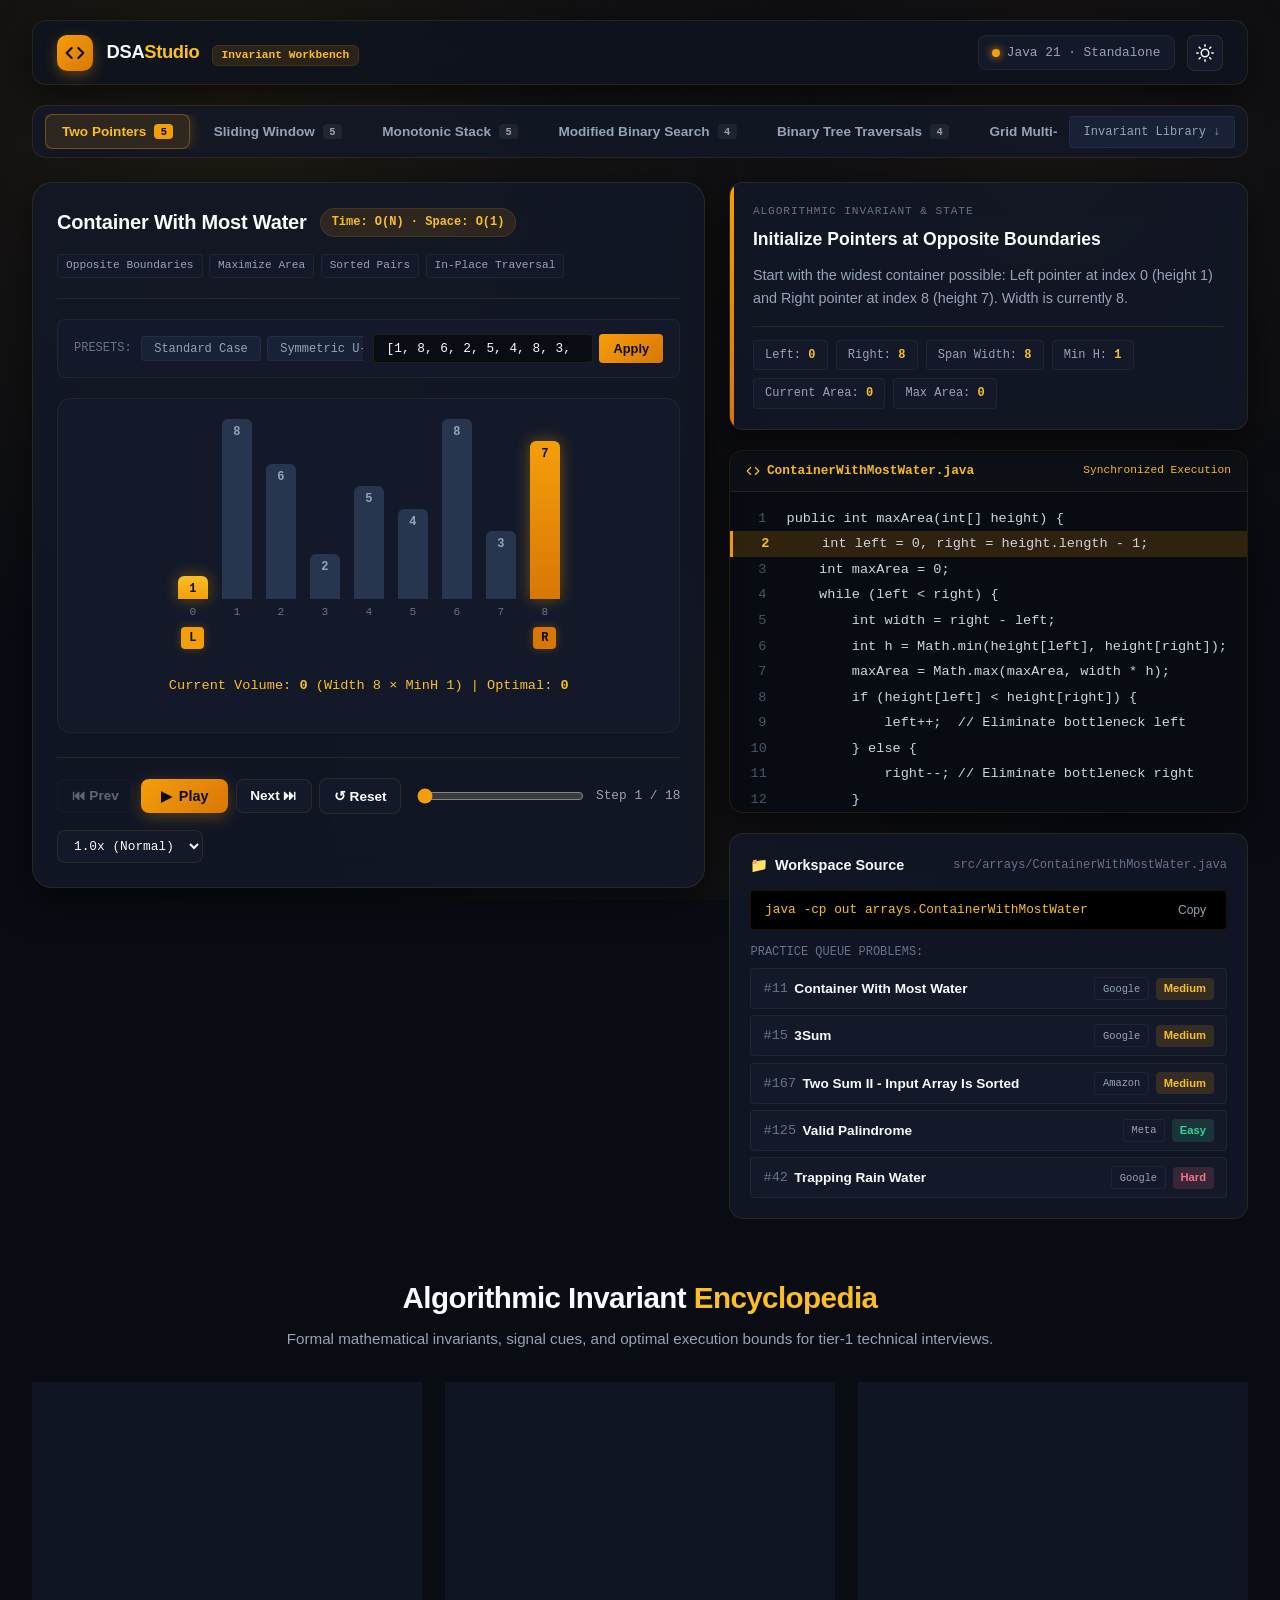
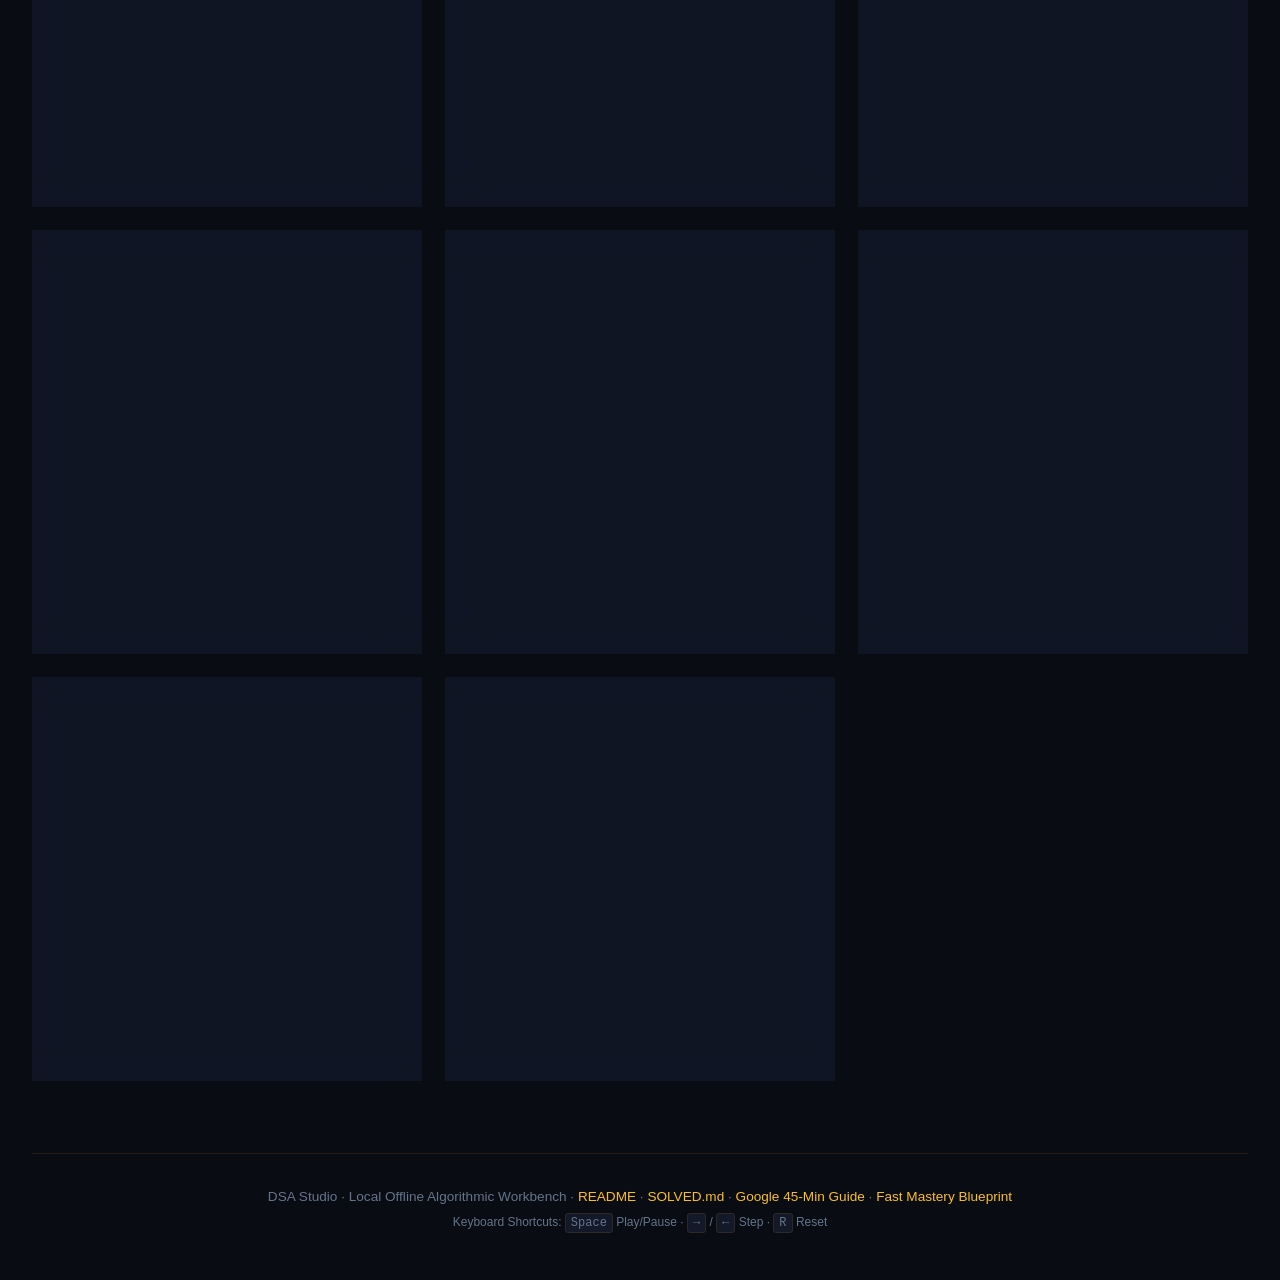
==== visualizer/index.html @ 4caf74b2 "visualiser added" ====
<!DOCTYPE html>
<html lang="en" data-theme="dark">
<head>
  <meta charset="UTF-8">
  <meta name="viewport" content="width=device-width, initial-scale=1.0">
  <title>DSA Studio — Algorithmic Invariant & State Workbench</title>
  <link rel="stylesheet" href="styles.css">
  <link rel="icon" href="data:image/svg+xml,<svg xmlns=%22http://www.w3.org/2000/svg%22 viewBox=%220 0 100 100%22><text y=%22.9em%22 font-size=%2290%22>⚡</text></svg>">
</head>
<body>

  <!-- Ambient Amber Glow Background -->
  <div class="ambient-halo"></div>

  <div class="studio-container">

    <!-- Top Studio Header -->
    <header class="studio-header">
      <div class="brand-section">
        <div class="brand-icon">
          <svg viewBox="0 0 24 24" fill="none" stroke="currentColor" stroke-linecap="round" stroke-linejoin="round">
            <polyline points="16 18 22 12 16 6"></polyline>
            <polyline points="8 6 2 12 8 18"></polyline>
          </svg>
        </div>
        <div>
          <span class="brand-title">DSA<span>Studio</span></span>
          <span class="status-tag" style="margin-left: 0.5rem;">Invariant Workbench</span>
        </div>
      </div>

      <div class="header-right-tools">
        <div class="tool-chip">
          <span class="live-indicator"></span>
          <span>Java 21 · Standalone</span>
        </div>
        <button id="themeToggle" class="theme-toggle-btn" title="Toggle Light/Dark Theme" aria-label="Toggle Theme">
          <svg width="18" height="18" viewBox="0 0 24 24" fill="none" stroke="currentColor" stroke-width="2" stroke-linecap="round" stroke-linejoin="round">
            <circle cx="12" cy="12" r="5"></circle>
            <line x1="12" y1="1" x2="12" y2="3"></line>
            <line x1="12" y1="21" x2="12" y2="23"></line>
            <line x1="4.22" y1="4.22" x2="5.64" y2="5.64"></line>
            <line x1="18.36" y1="18.36" x2="19.78" y2="19.78"></line>
            <line x1="1" y1="12" x2="3" y2="12"></line>
            <line x1="21" y1="12" x2="23" y2="12"></line>
            <line x1="4.22" y1="19.78" x2="5.64" y2="18.36"></line>
            <line x1="18.36" y1="5.64" x2="19.78" y2="4.22"></line>
          </svg>
        </button>
      </div>
    </header>

    <!-- Horizontal Pattern Selector Strip -->
    <nav class="pattern-strip-wrapper">
      <ul id="patternNavTrack" class="pattern-nav-track">
        <!-- Rendered dynamically by app.js -->
      </ul>
      <button class="preset-chip-btn" onclick="document.getElementById('referenceSection').scrollIntoView({behavior: 'smooth'})" style="padding: 0.5rem 0.85rem;">
        Invariant Library ↓
      </button>
    </nav>

    <!-- Main Studio Cockpit Grid -->
    <main class="studio-cockpit-grid">
      
      <!-- Left Panel: Execution & Canvas Stage -->
      <section class="execution-stage-card">
        
        <div class="stage-top-meta">
          <div class="problem-header-info">
            <h2 id="stageProblemTitle" class="stage-title">Container With Most Water</h2>
            <span id="stageComplexityPill" class="complexity-pill">Time: O(N) · Space: O(1)</span>
          </div>
          <div id="signalKeywordsRow" class="keywords-tag-row" style="margin-bottom: 0;">
            <!-- Rendered dynamically -->
          </div>
        </div>

        <!-- Input Workbench with Presets -->
        <div class="input-workbench-row">
          <span style="font-size: 0.75rem; font-family: var(--font-mono); color: var(--text-dim); text-transform: uppercase;">Presets:</span>
          <div id="presetPillsRow" class="preset-pills-row">
            <!-- Preset buttons rendered dynamically -->
          </div>
          <div style="display: flex; align-items: center; gap: 0.4rem;">
            <input type="text" id="customInputBox" class="custom-input-box" placeholder="Custom input...">
            <button id="applyInputBtn" class="apply-btn">Apply</button>
          </div>
        </div>

        <!-- Primary Canvas Display Area -->
        <div id="canvasDisplayStage" class="canvas-display-stage">
          <!-- Rendered dynamically based on current pattern -->
        </div>

        <!-- Playback Console Bar -->
        <div class="playback-console-bar">
          <div class="playback-ctrl-group">
            <button id="prevStepBtn" class="control-step-btn" title="Previous Step (Left Arrow)">⏮ Prev</button>
            <button id="playPauseBtn" class="play-action-btn" title="Play/Pause (Spacebar)">
              <span id="playIcon">▶</span> <span id="playText">Play</span>
            </button>
            <button id="nextStepBtn" class="control-step-btn" title="Next Step (Right Arrow)">Next ⏭</button>
            <button id="resetBtn" class="control-step-btn" title="Reset (R)">↺ Reset</button>
          </div>

          <!-- Scrubbing Slider -->
          <div class="scrubber-slider-wrapper">
            <input type="range" id="scrubberSlider" class="scrubber-slider" min="0" max="10" value="0">
            <span id="scrubberCounter" class="scrubber-counter">Step 1 / 10</span>
          </div>

          <!-- Speed Controls -->
          <div>
            <select id="speedDropdown" class="speed-dropdown">
              <option value="0.5">0.5x (Slow)</option>
              <option value="1" selected>1.0x (Normal)</option>
              <option value="1.5">1.5x (Fast)</option>
              <option value="2.5">2.5x (Sprint)</option>
            </select>
          </div>
        </div>

      </section>

      <!-- Right Panel: Invariant Telemetry & Synchronized Java Code -->
      <aside class="inspector-cockpit-column">
        
        <!-- Invariant & Decision Card -->
        <div class="invariant-card">
          <div class="card-label-small">Algorithmic Invariant & State</div>
          <h3 id="stepHeadline" class="step-headline">Evaluating State</h3>
          <p id="stepRationaleBody" class="step-rationale-body">
            Algorithmic invariant explanation detailing why this step is provably optimal.
          </p>
          <div id="telemetryGrid" class="telemetry-grid">
            <!-- Rendered dynamically -->
          </div>
        </div>

        <!-- Synchronized Java Code Viewer -->
        <div class="code-viewer-panel">
          <div class="code-titlebar">
            <div class="file-tab-label">
              <svg width="14" height="14" viewBox="0 0 24 24" fill="none" stroke="currentColor" stroke-width="2" stroke-linecap="round" stroke-linejoin="round">
                <polyline points="16 18 22 12 16 6"></polyline>
                <polyline points="8 6 2 12 8 18"></polyline>
              </svg>
              <span id="codeFilenameLabel">ContainerWithMostWater.java</span>
            </div>
            <span style="font-family: var(--font-mono); font-size: 0.7rem; color: var(--accent-light);">Synchronized Execution</span>
          </div>
          <div id="codeLinesScrollbox" class="code-lines-scrollbox">
            <!-- Code with active-line beacon -->
          </div>
        </div>

        <!-- Workspace Repo Practice Card -->
        <div class="repo-practice-box">
          <div class="repo-header-row">
            <div class="repo-label-title">
              <span style="color: var(--accent);">📁</span> Workspace Source
            </div>
            <span id="repoPathText" style="font-family: var(--font-mono); font-size: 0.75rem; color: var(--text-dim);">src/arrays/...</span>
          </div>

          <div class="cli-pill-box">
            <span id="cliCmdLabel">java -cp out arrays.ContainerWithMostWater</span>
            <button id="copyCliBtn" class="copy-icon-btn" title="Copy CLI Command">Copy</button>
          </div>

          <div style="font-size: 0.75rem; font-family: var(--font-mono); color: var(--text-dim); margin-bottom: 0.4rem; text-transform: uppercase;">
            Practice Queue Problems:
          </div>
          <ul id="practiceQueueList" class="problem-list-container">
            <!-- Curated problem entries -->
          </ul>
        </div>

      </aside>

    </main>

    <!-- Bottom Invariant Reference Section -->
    <section id="referenceSection" class="reference-matrix-section">
      <div class="matrix-header-box">
        <h2 class="matrix-heading">Algorithmic Invariant <span>Encyclopedia</span></h2>
        <p style="color: var(--text-muted); font-size: 0.95rem; margin-top: 0.35rem;">
          Formal mathematical invariants, signal cues, and optimal execution bounds for tier-1 technical interviews.
        </p>
      </div>

      <div id="referenceCardsGrid" class="matrix-cards-grid">
        <!-- Rendered dynamically from PATTERNS_DATA -->
      </div>
    </section>

    <!-- Studio Footer -->
    <footer class="studio-footer">
      <p>
        DSA Studio · Local Offline Algorithmic Workbench · 
        <a href="../README.md">README</a> · 
        <a href="../SOLVED.md">SOLVED.md</a> · 
        <a href="../notes/Google_Interview_Guide.md">Google 45-Min Guide</a> ·
        <a href="../notes/Fast_Learning_and_Deep_Mastery_Guide.md">Fast Mastery Blueprint</a>
      </p>
      <p style="margin-top: 0.4rem; font-size: 0.75rem; color: var(--text-dim);">
        Keyboard Shortcuts: <kbd style="background:var(--bg-surface); padding:2px 5px; border-radius:3px; border:1px solid var(--border);">Space</kbd> Play/Pause · 
        <kbd style="background:var(--bg-surface); padding:2px 5px; border-radius:3px; border:1px solid var(--border);">→</kbd> / <kbd style="background:var(--bg-surface); padding:2px 5px; border-radius:3px; border:1px solid var(--border);">←</kbd> Step · 
        <kbd style="background:var(--bg-surface); padding:2px 5px; border-radius:3px; border:1px solid var(--border);">R</kbd> Reset
      </p>
    </footer>

  </div>

  <!-- Scripts -->
  <script src="patterns-data.js"></script>
  <script src="visualizers.js"></script>
  <script src="app.js"></script>

</body>
</html>
---- visualizer/styles.css ----
/* ==========================================================================
   DSA Studio & Algorithmic Workbench Stylesheet
   Theme: Amber Obsidian / Dark Gold Engineering Lab
   ========================================================================== */

:root {
  /* Amber Primary Palette */
  --accent: #f59e0b;
  --accent-light: #fbbf24;
  --accent-deep: #d97706;
  --accent-soft: #fef3c7;
  --accent-glow: rgba(245, 158, 11, 0.28);
  --accent-glow-subtle: rgba(245, 158, 11, 0.12);

  /* Auxiliary Accents */
  --accent-cyan: #38bdf8;
  --accent-emerald: #34d399;
  --accent-rose: #fb7185;
  --accent-purple: #c084fc;

  /* Dark Titanium Surfaces */
  --bg-primary: #090c13;
  --bg-secondary: #0e131f;
  --bg-surface: #131929;
  --bg-surface-elevated: #182137;
  --bg-card: rgba(19, 25, 41, 0.78);
  --bg-glass: rgba(14, 19, 31, 0.85);

  /* Typography Colors */
  --text-main: #f8fafc;
  --text-muted: #94a3b8;
  --text-dim: #64748b;

  /* Borders & Dividers */
  --border: rgba(245, 158, 11, 0.12);
  --border-strong: rgba(245, 158, 11, 0.35);
  --border-subtle: rgba(255, 255, 255, 0.05);

  /* Radii & Shadows */
  --radius-xs: 4px;
  --radius-sm: 8px;
  --radius-md: 14px;
  --radius-lg: 20px;
  --shadow-card: 0 12px 36px rgba(0, 0, 0, 0.55);
  --shadow-glow: 0 0 28px rgba(245, 158, 11, 0.2);

  /* Typography */
  --font-sans: -apple-system, BlinkMacSystemFont, "Segoe UI", Roboto, Inter, Helvetica, Arial, sans-serif;
  --font-mono: "JetBrains Mono", "SF Mono", Consolas, "Liberation Mono", Menlo, monospace;
}

[data-theme="light"] {
  --bg-primary: #fdfbf7;
  --bg-secondary: #f6f2e9;
  --bg-surface: #ffffff;
  --bg-surface-elevated: #fbf7ee;
  --bg-card: rgba(255, 255, 255, 0.9);
  --bg-glass: rgba(253, 251, 247, 0.88);

  --text-main: #18181b;
  --text-muted: #52525b;
  --text-dim: #a1a1aa;

  --border: rgba(217, 119, 6, 0.18);
  --border-strong: rgba(217, 119, 6, 0.45);
  --border-subtle: rgba(0, 0, 0, 0.06);

  --shadow-card: 0 8px 24px rgba(217, 119, 6, 0.08);
  --shadow-glow: 0 0 20px rgba(245, 158, 11, 0.15);
}

* {
  box-sizing: border-box;
  margin: 0;
  padding: 0;
}

body {
  background-color: var(--bg-primary);
  color: var(--text-main);
  font-family: var(--font-sans);
  line-height: 1.55;
  overflow-x: hidden;
  min-height: 100vh;
}

/* Ambient Amber Background Halo */
.ambient-halo {
  position: fixed;
  top: 0;
  left: 0;
  width: 100vw;
  height: 100vh;
  pointer-events: none;
  z-index: 0;
  background: 
    radial-gradient(circle at 18% 12%, rgba(245, 158, 11, 0.09) 0%, transparent 45%),
    radial-gradient(circle at 82% 18%, rgba(217, 119, 6, 0.07) 0%, transparent 40%),
    radial-gradient(circle at 50% 90%, rgba(245, 158, 11, 0.04) 0%, transparent 50%);
}

.studio-container {
  position: relative;
  z-index: 1;
  max-width: 1620px;
  margin: 0 auto;
  padding: 1.25rem 2rem 3rem 2rem;
}

/* ==========================================================================
   Studio Workbench Top Header
   ========================================================================== */
.studio-header {
  display: flex;
  align-items: center;
  justify-content: space-between;
  padding: 0.85rem 1.5rem;
  background: var(--bg-glass);
  backdrop-filter: blur(18px);
  -webkit-backdrop-filter: blur(18px);
  border: 1px solid var(--border);
  border-radius: var(--radius-md);
  margin-bottom: 1.25rem;
  box-shadow: var(--shadow-card);
}

.brand-section {
  display: flex;
  align-items: center;
  gap: 0.85rem;
  text-decoration: none;
  color: var(--text-main);
}

.brand-icon {
  width: 36px;
  height: 36px;
  background: linear-gradient(135deg, #f59e0b, #d97706);
  border-radius: 10px;
  display: grid;
  place-items: center;
  box-shadow: 0 4px 14px rgba(245, 158, 11, 0.35);
}

.brand-icon svg {
  width: 20px;
  height: 20px;
  stroke: #090c13;
  stroke-width: 2.5;
}

.brand-title {
  font-size: 1.15rem;
  font-weight: 800;
  letter-spacing: -0.02em;
}

.brand-title span {
  color: var(--accent-light);
}

.status-tag {
  font-size: 0.7rem;
  font-family: var(--font-mono);
  font-weight: 600;
  padding: 0.2rem 0.55rem;
  background: var(--accent-glow-subtle);
  border: 1px solid var(--border);
  border-radius: 6px;
  color: var(--accent-light);
}

.header-right-tools {
  display: flex;
  align-items: center;
  gap: 0.75rem;
}

.tool-chip {
  background: var(--bg-surface);
  border: 1px solid var(--border-subtle);
  color: var(--text-muted);
  padding: 0.4rem 0.85rem;
  border-radius: var(--radius-sm);
  font-size: 0.8rem;
  font-family: var(--font-mono);
  display: flex;
  align-items: center;
  gap: 0.4rem;
}

.tool-chip .live-indicator {
  width: 8px;
  height: 8px;
  border-radius: 50%;
  background: var(--accent);
  box-shadow: 0 0 8px var(--accent);
}

.theme-toggle-btn {
  background: var(--bg-surface);
  border: 1px solid var(--border);
  color: var(--text-main);
  width: 36px;
  height: 36px;
  border-radius: var(--radius-sm);
  display: grid;
  place-items: center;
  cursor: pointer;
  transition: all 0.2s;
}

.theme-toggle-btn:hover {
  border-color: var(--accent);
  color: var(--accent-light);
  box-shadow: 0 0 12px var(--accent-glow);
}

/* ==========================================================================
   Horizontal Pattern Switcher Strip
   ========================================================================== */
.pattern-strip-wrapper {
  background: var(--bg-card);
  backdrop-filter: blur(14px);
  border: 1px solid var(--border);
  border-radius: var(--radius-md);
  padding: 0.5rem 0.75rem;
  margin-bottom: 1.5rem;
  display: flex;
  align-items: center;
  justify-content: space-between;
  gap: 0.75rem;
  overflow-x: auto;
}

.pattern-nav-track {
  display: flex;
  align-items: center;
  gap: 0.4rem;
  list-style: none;
  overflow-x: auto;
}

.pattern-tab-btn {
  background: transparent;
  border: 1px solid transparent;
  color: var(--text-muted);
  padding: 0.55rem 1rem;
  border-radius: var(--radius-sm);
  font-size: 0.85rem;
  font-weight: 600;
  cursor: pointer;
  white-space: nowrap;
  display: inline-flex;
  align-items: center;
  gap: 0.5rem;
  transition: all 0.2s ease;
}

.pattern-tab-btn:hover {
  background: rgba(255, 255, 255, 0.04);
  color: var(--text-main);
}

.pattern-tab-btn.active {
  background: var(--accent-glow-subtle);
  border-color: var(--border-strong);
  color: var(--accent-light);
  box-shadow: 0 0 14px var(--accent-glow);
}

.pattern-tab-btn .tab-badge {
  font-size: 0.65rem;
  font-family: var(--font-mono);
  background: rgba(255, 255, 255, 0.06);
  padding: 0.1rem 0.4rem;
  border-radius: 4px;
}

.pattern-tab-btn.active .tab-badge {
  background: var(--accent);
  color: #090c13;
  font-weight: 700;
}

/* ==========================================================================
   Main Studio Cockpit Grid (Left: Stage, Right: Invariant & Code)
   ========================================================================== */
.studio-cockpit-grid {
  display: grid;
  grid-template-columns: 1.35fr 1fr;
  gap: 1.5rem;
  align-items: start;
}

@media (max-width: 1200px) {
  .studio-cockpit-grid {
    grid-template-columns: 1fr;
  }
}

/* Left Canvas Panel */
.execution-stage-card {
  background: var(--bg-card);
  backdrop-filter: blur(18px);
  border: 1px solid var(--border);
  border-radius: var(--radius-lg);
  padding: 1.5rem;
  box-shadow: var(--shadow-card);
}

.stage-top-meta {
  display: flex;
  flex-wrap: wrap;
  align-items: center;
  justify-content: space-between;
  gap: 1rem;
  border-bottom: 1px solid var(--border);
  padding-bottom: 1.25rem;
  margin-bottom: 1.25rem;
}

.problem-header-info {
  display: flex;
  align-items: center;
  gap: 0.85rem;
}

.stage-title {
  font-size: 1.25rem;
  font-weight: 800;
  letter-spacing: -0.01em;
}

.complexity-pill {
  font-family: var(--font-mono);
  font-size: 0.75rem;
  font-weight: 600;
  background: var(--accent-glow-subtle);
  color: var(--accent-light);
  border: 1px solid var(--border);
  padding: 0.25rem 0.65rem;
  border-radius: 100px;
}

/* Preset & Input Section */
.input-workbench-row {
  display: flex;
  flex-wrap: wrap;
  align-items: center;
  gap: 0.6rem;
  margin-bottom: 1.25rem;
  padding: 0.85rem 1rem;
  background: var(--bg-surface);
  border: 1px solid var(--border-subtle);
  border-radius: var(--radius-sm);
}

.preset-pills-row {
  display: flex;
  align-items: center;
  gap: 0.4rem;
  overflow-x: auto;
  flex: 1;
}

.preset-chip-btn {
  background: var(--bg-surface-elevated);
  border: 1px solid var(--border-subtle);
  color: var(--text-muted);
  padding: 0.3rem 0.75rem;
  border-radius: var(--radius-xs);
  font-size: 0.75rem;
  font-family: var(--font-mono);
  cursor: pointer;
  white-space: nowrap;
  transition: all 0.2s;
}

.preset-chip-btn:hover {
  border-color: var(--accent);
  color: var(--accent-light);
}

.custom-input-box {
  background: var(--bg-primary);
  border: 1px solid var(--border);
  color: var(--text-main);
  padding: 0.4rem 0.8rem;
  border-radius: var(--radius-xs);
  font-family: var(--font-mono);
  font-size: 0.8rem;
  width: 220px;
  transition: all 0.2s;
}

.custom-input-box:focus {
  outline: none;
  border-color: var(--accent);
  box-shadow: 0 0 10px var(--accent-glow);
}

.apply-btn {
  background: linear-gradient(135deg, #f59e0b, #d97706);
  color: #090c13;
  border: none;
  font-weight: 700;
  font-size: 0.8rem;
  padding: 0.45rem 0.9rem;
  border-radius: var(--radius-xs);
  cursor: pointer;
  transition: all 0.2s;
}

.apply-btn:hover {
  background: #fbbf24;
  box-shadow: 0 0 12px var(--accent-glow);
}

/* Primary Algorithmic Canvas Display Area */
.canvas-display-stage {
  min-height: 290px;
  background: var(--bg-surface);
  border: 1px solid var(--border-subtle);
  border-radius: var(--radius-md);
  padding: 2.25rem 1.5rem;
  display: flex;
  flex-direction: column;
  justify-content: center;
  align-items: center;
  position: relative;
  overflow-x: auto;
}

/* Studio Playback Scrubbing Console */
.playback-console-bar {
  display: flex;
  flex-wrap: wrap;
  align-items: center;
  justify-content: space-between;
  gap: 1rem;
  margin-top: 1.5rem;
  padding-top: 1.25rem;
  border-top: 1px solid var(--border);
}

.playback-ctrl-group {
  display: flex;
  align-items: center;
  gap: 0.45rem;
}

.play-action-btn {
  background: linear-gradient(135deg, #f59e0b, #d97706);
  color: #090c13;
  border: none;
  font-weight: 800;
  padding: 0.55rem 1.25rem;
  border-radius: var(--radius-sm);
  font-size: 0.9rem;
  display: inline-flex;
  align-items: center;
  gap: 0.45rem;
  cursor: pointer;
  transition: all 0.2s;
  box-shadow: 0 4px 16px rgba(245, 158, 11, 0.3);
}

.play-action-btn:hover {
  transform: translateY(-1px);
  background: #fbbf24;
  box-shadow: 0 6px 22px rgba(245, 158, 11, 0.45);
}

.control-step-btn {
  background: var(--bg-surface);
  border: 1px solid var(--border);
  color: var(--text-main);
  padding: 0.55rem 0.85rem;
  border-radius: var(--radius-sm);
  font-size: 0.85rem;
  font-weight: 600;
  cursor: pointer;
  transition: all 0.2s;
  display: inline-flex;
  align-items: center;
  gap: 0.35rem;
}

.control-step-btn:hover:not(:disabled) {
  border-color: var(--accent);
  color: var(--accent-light);
  box-shadow: 0 0 10px var(--accent-glow-subtle);
}

.control-step-btn:disabled {
  opacity: 0.35;
  cursor: not-allowed;
}

.scrubber-slider-wrapper {
  display: flex;
  align-items: center;
  gap: 0.75rem;
  flex: 1;
  max-width: 340px;
}

.scrubber-slider {
  flex: 1;
  accent-color: var(--accent);
  cursor: pointer;
}

.scrubber-counter {
  font-family: var(--font-mono);
  font-size: 0.8rem;
  color: var(--text-muted);
  white-space: nowrap;
}

.speed-dropdown {
  background: var(--bg-surface);
  border: 1px solid var(--border);
  color: var(--text-main);
  padding: 0.45rem 0.75rem;
  border-radius: var(--radius-sm);
  font-family: var(--font-mono);
  font-size: 0.8rem;
  cursor: pointer;
}

/* ==========================================================================
   Right Panel: Invariant Inspector & Synchronized Code
   ========================================================================== */
.inspector-cockpit-column {
  display: flex;
  flex-direction: column;
  gap: 1.25rem;
}

/* 1. Invariant & Decision Card */
.invariant-card {
  background: var(--bg-card);
  backdrop-filter: blur(18px);
  border: 1px solid var(--border);
  border-radius: var(--radius-md);
  padding: 1.25rem 1.4rem;
  box-shadow: var(--shadow-card);
  position: relative;
  overflow: hidden;
}

.invariant-card::before {
  content: "";
  position: absolute;
  top: 0;
  left: 0;
  width: 4px;
  height: 100%;
  background: linear-gradient(to bottom, #f59e0b, #d97706);
}

.card-label-small {
  font-size: 0.7rem;
  font-family: var(--font-mono);
  text-transform: uppercase;
  letter-spacing: 0.08em;
  color: var(--text-dim);
  margin-bottom: 0.35rem;
}

.step-headline {
  font-size: 1.1rem;
  font-weight: 700;
  color: var(--text-main);
  margin-bottom: 0.65rem;
}

.step-rationale-body {
  font-size: 0.9rem;
  color: var(--text-muted);
  line-height: 1.6;
}

/* Variables Telemetry HUD */
.telemetry-grid {
  display: flex;
  flex-wrap: wrap;
  gap: 0.5rem;
  margin-top: 1rem;
  padding-top: 0.85rem;
  border-top: 1px solid var(--border);
}

.telemetry-cell {
  background: var(--bg-surface);
  border: 1px solid var(--border-subtle);
  padding: 0.3rem 0.7rem;
  border-radius: var(--radius-xs);
  font-family: var(--font-mono);
  font-size: 0.75rem;
  color: var(--text-muted);
}

.telemetry-cell b {
  color: var(--accent-light);
}

/* 2. Synchronized Java Code Viewer */
.code-viewer-panel {
  background: #080b11;
  border: 1px solid var(--border);
  border-radius: var(--radius-md);
  overflow: hidden;
  box-shadow: var(--shadow-card);
}

.code-titlebar {
  display: flex;
  align-items: center;
  justify-content: space-between;
  background: rgba(255, 255, 255, 0.02);
  border-bottom: 1px solid var(--border);
  padding: 0.65rem 1rem;
}

.file-tab-label {
  font-family: var(--font-mono);
  font-size: 0.8rem;
  font-weight: 600;
  color: var(--accent-light);
  display: flex;
  align-items: center;
  gap: 0.4rem;
}

.code-lines-scrollbox {
  padding: 0.85rem 0;
  font-family: var(--font-mono);
  font-size: 0.85rem;
  line-height: 1.6;
  max-height: 320px;
  overflow-y: auto;
}

.code-row {
  display: flex;
  padding: 0.12rem 1.25rem;
  transition: background 0.15s ease;
}

.code-row.active-line {
  background: rgba(245, 158, 11, 0.16);
  border-left: 3px solid var(--accent);
  color: #ffffff;
}

.code-row.active-line .line-num {
  color: var(--accent-light);
  font-weight: 700;
}

.line-num {
  color: #475569;
  width: 2.25rem;
  user-select: none;
  text-align: right;
  padding-right: 1.25rem;
}

.line-code-text {
  color: #cbd5e1;
  white-space: pre;
}

/* 3. Repo Integration Card */
.repo-practice-box {
  background: var(--bg-card);
  backdrop-filter: blur(16px);
  border: 1px solid var(--border);
  border-radius: var(--radius-md);
  padding: 1.25rem;
}

.repo-header-row {
  display: flex;
  align-items: center;
  justify-content: space-between;
  margin-bottom: 0.85rem;
}

.repo-label-title {
  font-size: 0.9rem;
  font-weight: 700;
  display: flex;
  align-items: center;
  gap: 0.4rem;
}

.cli-pill-box {
  background: #000000;
  border: 1px solid var(--border);
  border-radius: var(--radius-xs);
  padding: 0.55rem 0.85rem;
  font-family: var(--font-mono);
  font-size: 0.8rem;
  color: var(--accent-light);
  display: flex;
  align-items: center;
  justify-content: space-between;
  margin-bottom: 0.85rem;
}

.copy-icon-btn {
  background: transparent;
  border: none;
  color: var(--text-muted);
  cursor: pointer;
  font-size: 0.75rem;
  padding: 0.15rem 0.4rem;
}

.copy-icon-btn:hover {
  color: #ffffff;
}

.problem-list-container {
  list-style: none;
  display: flex;
  flex-direction: column;
  gap: 0.4rem;
}

.problem-list-entry {
  display: flex;
  align-items: center;
  justify-content: space-between;
  padding: 0.5rem 0.75rem;
  background: var(--bg-surface);
  border: 1px solid var(--border-subtle);
  border-radius: var(--radius-xs);
  font-size: 0.85rem;
}

.diff-tag {
  font-size: 0.7rem;
  font-weight: 700;
  padding: 0.15rem 0.5rem;
  border-radius: 4px;
}

.diff-tag.easy { background: rgba(52, 211, 153, 0.15); color: #34d399; }
.diff-tag.medium { background: rgba(245, 158, 11, 0.15); color: #fbbf24; }
.diff-tag.hard { background: rgba(251, 113, 133, 0.15); color: #fb7185; }

/* ==========================================================================
   Algorithm-Specific Canvas Stages (Amber Themed)
   ========================================================================== */

/* 1. Two Pointers / Container Stage */
.two-pointers-stage {
  display: flex;
  align-items: flex-end;
  justify-content: center;
  gap: 14px;
  height: 220px;
  width: 100%;
  padding-bottom: 34px;
  position: relative;
}

.water-reservoir {
  position: absolute;
  bottom: 34px;
  background: rgba(245, 158, 11, 0.18);
  border-top: 2px dashed #f59e0b;
  border-bottom: 1px solid rgba(245, 158, 11, 0.35);
  transition: all 0.3s ease;
  pointer-events: none;
  display: flex;
  align-items: center;
  justify-content: center;
  font-family: var(--font-mono);
  font-size: 0.8rem;
  color: var(--accent-light);
  font-weight: 700;
}

.height-col {
  display: flex;
  flex-direction: column;
  align-items: center;
  position: relative;
  z-index: 2;
}

.pillar-bar {
  width: 30px;
  background: #27354f;
  border-radius: 6px 6px 0 0;
  transition: all 0.3s ease;
  display: flex;
  justify-content: center;
  padding-top: 4px;
  font-family: var(--font-mono);
  font-size: 0.75rem;
  color: #94a3b8;
  font-weight: 600;
}

.pillar-bar.left-active {
  background: linear-gradient(to top, #f59e0b, #fbbf24);
  color: #090c13;
  box-shadow: 0 0 16px rgba(245, 158, 11, 0.4);
}

.pillar-bar.right-active {
  background: linear-gradient(to top, #d97706, #f59e0b);
  color: #090c13;
  box-shadow: 0 0 16px rgba(245, 158, 11, 0.4);
}

.pillar-bar.eliminated {
  opacity: 0.25;
}

.pointer-pill {
  position: absolute;
  bottom: -28px;
  font-family: var(--font-mono);
  font-size: 0.75rem;
  font-weight: 800;
  padding: 0.1rem 0.5rem;
  border-radius: 4px;
  background: var(--accent);
  color: #090c13;
  box-shadow: 0 0 10px rgba(245, 158, 11, 0.3);
}

/* 2. Sliding Window Stage */
.sliding-window-stage {
  display: flex;
  flex-direction: column;
  align-items: center;
  gap: 1.5rem;
  width: 100%;
}

.char-strip-grid {
  display: flex;
  align-items: center;
  justify-content: center;
  gap: 8px;
  position: relative;
  padding: 20px 0;
}

.window-cell {
  width: 50px;
  height: 54px;
  background: var(--bg-card);
  border: 1px solid var(--border);
  border-radius: var(--radius-sm);
  display: flex;
  flex-direction: column;
  align-items: center;
  justify-content: center;
  font-size: 1.2rem;
  font-weight: 800;
  color: var(--text-main);
  position: relative;
  transition: all 0.25s;
}

.cell-sub-idx {
  font-size: 0.65rem;
  font-family: var(--font-mono);
  color: var(--text-dim);
  position: absolute;
  top: 3px;
}

.window-cell.active-window {
  background: var(--accent-glow-subtle);
  border-color: var(--accent);
  color: var(--accent-light);
  box-shadow: 0 0 14px rgba(245, 158, 11, 0.25);
}

.window-cell.duplicate-breach {
  background: rgba(251, 113, 133, 0.2);
  border-color: var(--accent-rose);
  color: #fb7185;
}

.char-seen-strip {
  display: flex;
  flex-wrap: wrap;
  gap: 0.45rem;
  justify-content: center;
}

.char-seen-tag {
  background: var(--bg-surface);
  border: 1px solid var(--border-subtle);
  padding: 0.25rem 0.65rem;
  border-radius: 4px;
  font-family: var(--font-mono);
  font-size: 0.75rem;
}

.char-seen-tag.highlighted {
  border-color: var(--accent);
  background: var(--accent-glow-subtle);
  color: var(--accent-light);
}

/* 3. Monotonic Stack Stage */
.stack-cockpit-grid {
  display: grid;
  grid-template-columns: 1.2fr 180px 1.2fr;
  gap: 1.5rem;
  width: 100%;
  align-items: center;
}

@media (max-width: 900px) {
  .stack-cockpit-grid {
    grid-template-columns: 1fr;
  }
}

.stack-beaker {
  width: 160px;
  height: 220px;
  border: 2px solid var(--border-strong);
  border-top: none;
  border-radius: 0 0 12px 12px;
  background: rgba(0, 0, 0, 0.35);
  display: flex;
  flex-direction: column-reverse;
  padding: 6px;
  gap: 6px;
  margin: 0 auto;
}

.stack-card-item {
  background: linear-gradient(135deg, #27354f, #182236);
  border: 1px solid var(--border);
  border-radius: 6px;
  padding: 0.35rem 0.5rem;
  font-family: var(--font-mono);
  font-size: 0.8rem;
  text-align: center;
  color: var(--text-main);
}

.stack-card-item.top-marker {
  border-color: var(--accent);
  box-shadow: 0 0 10px var(--accent-glow);
  color: var(--accent-light);
  font-weight: 700;
}

.temp-pill {
  width: 44px;
  height: 48px;
  background: var(--bg-card);
  border: 1px solid var(--border);
  border-radius: var(--radius-xs);
  display: flex;
  flex-direction: column;
  align-items: center;
  justify-content: center;
  font-family: var(--font-mono);
  font-size: 0.85rem;
  font-weight: 700;
}

.temp-pill.current-active {
  border-color: var(--accent);
  background: var(--accent-glow-subtle);
  color: var(--accent-light);
  box-shadow: 0 0 10px var(--accent-glow);
}

/* 4. Binary Search Stage */
.binary-array-strip {
  display: flex;
  flex-wrap: wrap;
  gap: 8px;
  justify-content: center;
  margin-bottom: 2rem;
}

.bs-cell {
  width: 50px;
  height: 54px;
  background: var(--bg-card);
  border: 1px solid var(--border);
  border-radius: var(--radius-xs);
  display: flex;
  flex-direction: column;
  align-items: center;
  justify-content: center;
  font-family: var(--font-mono);
  font-size: 1.1rem;
  font-weight: 700;
  position: relative;
  transition: all 0.25s;
}

.bs-cell.midpoint {
  background: var(--accent-glow-subtle);
  border-color: var(--accent);
  color: var(--accent-light);
  box-shadow: 0 0 16px var(--accent-glow);
}

.bs-cell.target-found {
  background: rgba(52, 211, 153, 0.25);
  border-color: #34d399;
  color: #34d399;
  transform: scale(1.08);
}

.bs-cell.discarded-zone {
  opacity: 0.2;
  text-decoration: line-through;
}

.bs-marker {
  position: absolute;
  bottom: -22px;
  font-size: 0.7rem;
  font-weight: 700;
  padding: 0.1rem 0.35rem;
  border-radius: 3px;
  background: var(--accent);
  color: #090c13;
}

/* 5. Tree Stage */
.tree-svg-canvas {
  width: 100%;
  max-width: 500px;
  height: 230px;
}

/* 6. Grid Matrix Stage */
.grid-stage-board {
  display: grid;
  gap: 8px;
  padding: 10px;
}

.grid-node-cell {
  width: 54px;
  height: 54px;
  border-radius: 8px;
  display: flex;
  align-items: center;
  justify-content: center;
  font-size: 1.25rem;
  font-weight: 700;
  font-family: var(--font-mono);
  transition: all 0.3s;
}

.grid-node-cell.fresh-orange {
  background: rgba(245, 158, 11, 0.15);
  border: 1px solid var(--border);
  color: var(--accent-light);
}

.grid-node-cell.rotten-orange {
  background: rgba(251, 113, 133, 0.25);
  border: 1px solid var(--accent-rose);
  color: #fb7185;
  box-shadow: 0 0 12px rgba(251, 113, 133, 0.3);
}

.grid-node-cell.empty-space {
  background: rgba(255, 255, 255, 0.02);
  border: 1px dashed rgba(255, 255, 255, 0.08);
  color: var(--text-dim);
}

/* 7. Intervals Stage */
.timeline-track-suite {
  display: flex;
  flex-direction: column;
  gap: 12px;
  width: 100%;
  max-width: 600px;
}

.timeline-row {
  display: flex;
  align-items: center;
  gap: 10px;
}

.timeline-groove {
  flex: 1;
  height: 32px;
  background: rgba(255, 255, 255, 0.03);
  border-radius: 6px;
  position: relative;
  overflow: hidden;
}

.timeline-bar-span {
  position: absolute;
  top: 4px;
  bottom: 4px;
  background: linear-gradient(90deg, #f59e0b, #fbbf24);
  border-radius: 4px;
  display: flex;
  align-items: center;
  justify-content: center;
  font-family: var(--font-mono);
  font-size: 0.75rem;
  font-weight: 700;
  color: #090c13;
  box-shadow: 0 0 10px rgba(245, 158, 11, 0.3);
}

/* ==========================================================================
   Pattern Invariant Reference Section (Bottom Grid)
   ========================================================================== */
.reference-matrix-section {
  margin-top: 3.5rem;
}

.matrix-header-box {
  text-align: center;
  margin-bottom: 2rem;
}

.matrix-heading {
  font-size: 1.85rem;
  font-weight: 800;
  letter-spacing: -0.02em;
}

.matrix-heading span {
  color: var(--accent-light);
}

.matrix-cards-grid {
  display: grid;
  grid-template-columns: repeat(auto-fill, minmax(350px, 1fr));
  gap: 1.5rem;
}

.matrix-entry-card {
  background: var(--bg-card);
  backdrop-filter: blur(16px);
  border: 1px solid var(--border);
  border-radius: var(--radius-md);
  padding: 1.5rem;
  transition: all 0.25s ease;
  display: flex;
  flex-direction: column;
}

.matrix-entry-card:hover {
  transform: translateY(-3px);
  border-color: var(--border-strong);
  box-shadow: var(--shadow-glow);
}

.matrix-top-row {
  display: flex;
  align-items: center;
  justify-content: space-between;
  margin-bottom: 0.75rem;
}

.matrix-pattern-title {
  font-size: 1.15rem;
  font-weight: 700;
  margin-bottom: 0.4rem;
}

.matrix-overview-text {
  font-size: 0.85rem;
  color: var(--text-muted);
  line-height: 1.55;
  margin-bottom: 1rem;
}

.keywords-tag-row {
  display: flex;
  flex-wrap: wrap;
  gap: 0.4rem;
  margin-bottom: 1rem;
}

.kw-tag {
  background: var(--bg-surface);
  border: 1px solid var(--border-subtle);
  font-family: var(--font-mono);
  font-size: 0.7rem;
  padding: 0.15rem 0.5rem;
  border-radius: 4px;
  color: var(--text-muted);
}

.matrix-card-bottom {
  display: flex;
  align-items: center;
  justify-content: space-between;
  padding-top: 1rem;
  border-top: 1px solid var(--border);
  font-size: 0.8rem;
  font-family: var(--font-mono);
  color: var(--text-dim);
  margin-top: auto;
}

.matrix-load-btn {
  background: var(--accent-glow-subtle);
  border: 1px solid var(--border);
  color: var(--accent-light);
  font-family: var(--font-mono);
  font-size: 0.75rem;
  font-weight: 700;
  padding: 0.35rem 0.75rem;
  border-radius: 4px;
  cursor: pointer;
  transition: all 0.2s;
}

.matrix-load-btn:hover {
  background: var(--accent);
  color: #090c13;
}

/* Studio Footer */
.studio-footer {
  margin-top: 4.5rem;
  padding-top: 2rem;
  border-top: 1px solid var(--border);
  text-align: center;
  color: var(--text-dim);
  font-size: 0.85rem;
}

.studio-footer a {
  color: var(--accent-light);
  text-decoration: none;
}
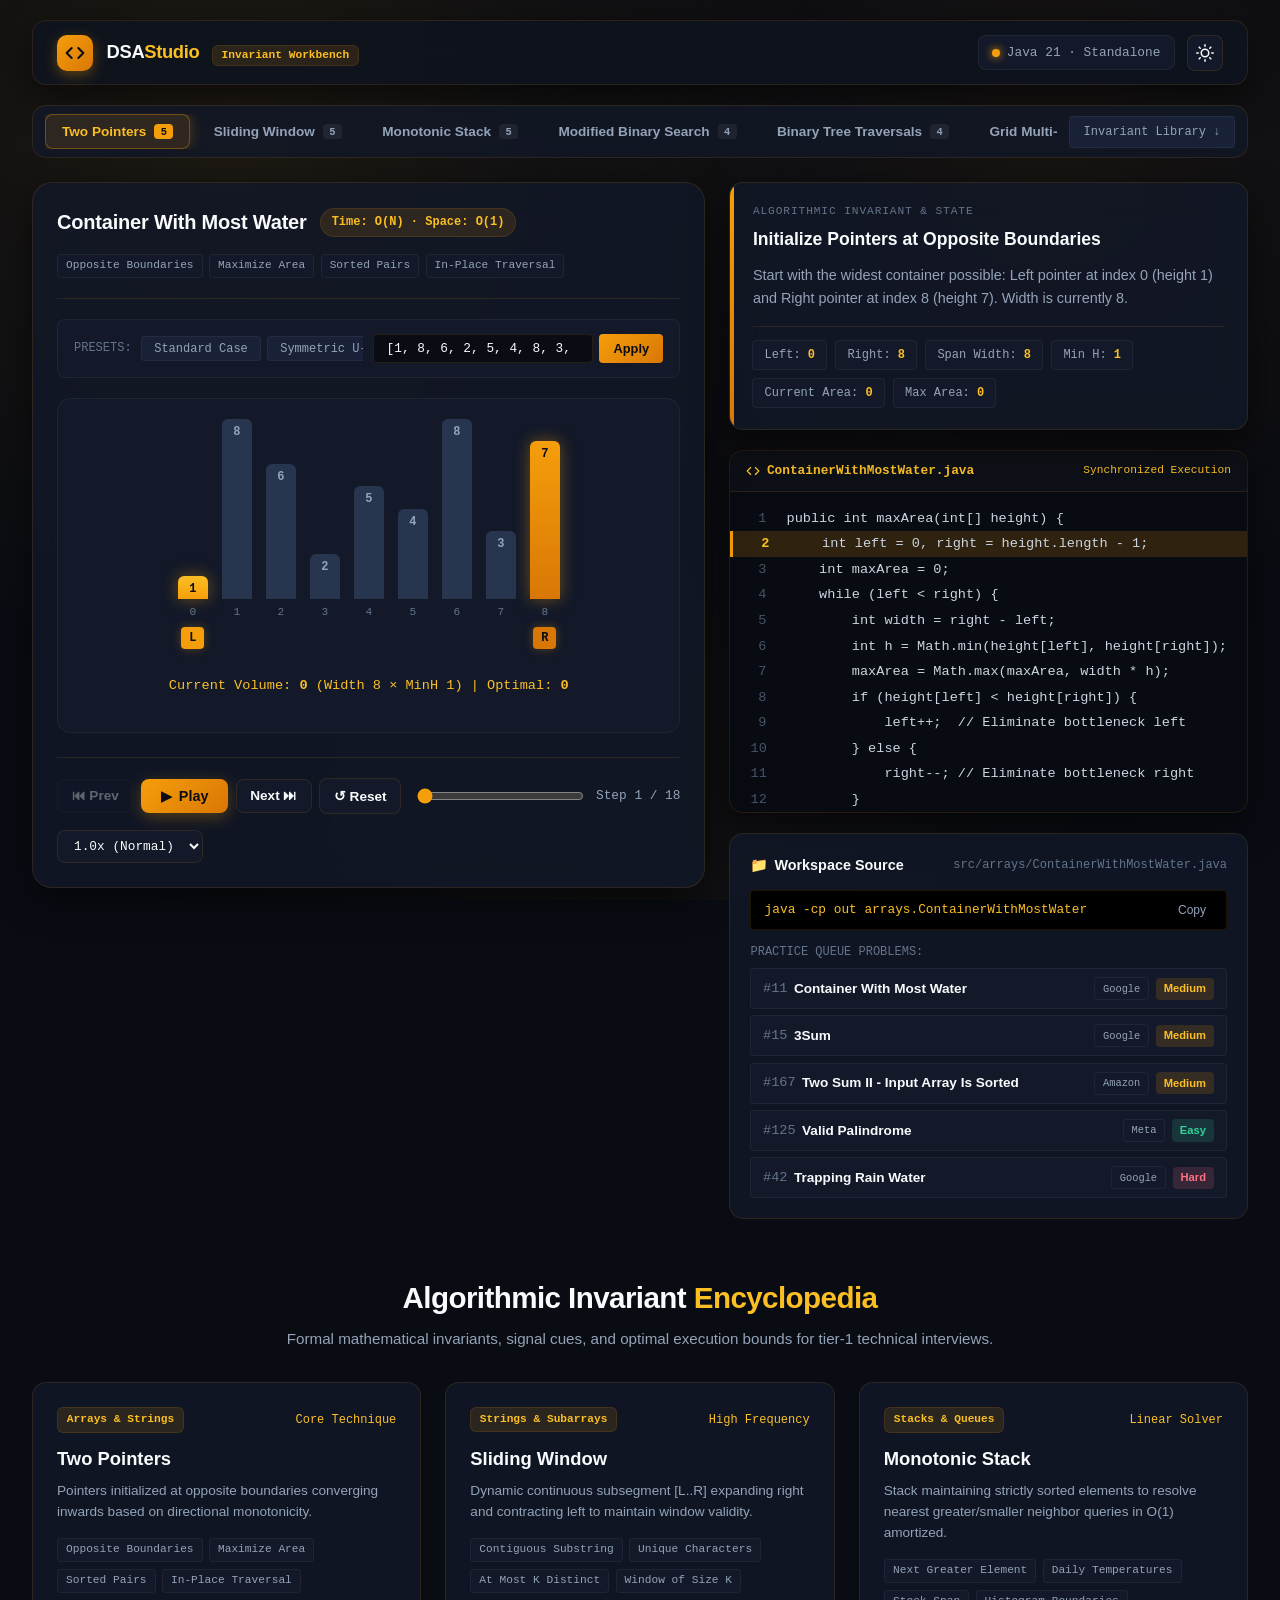
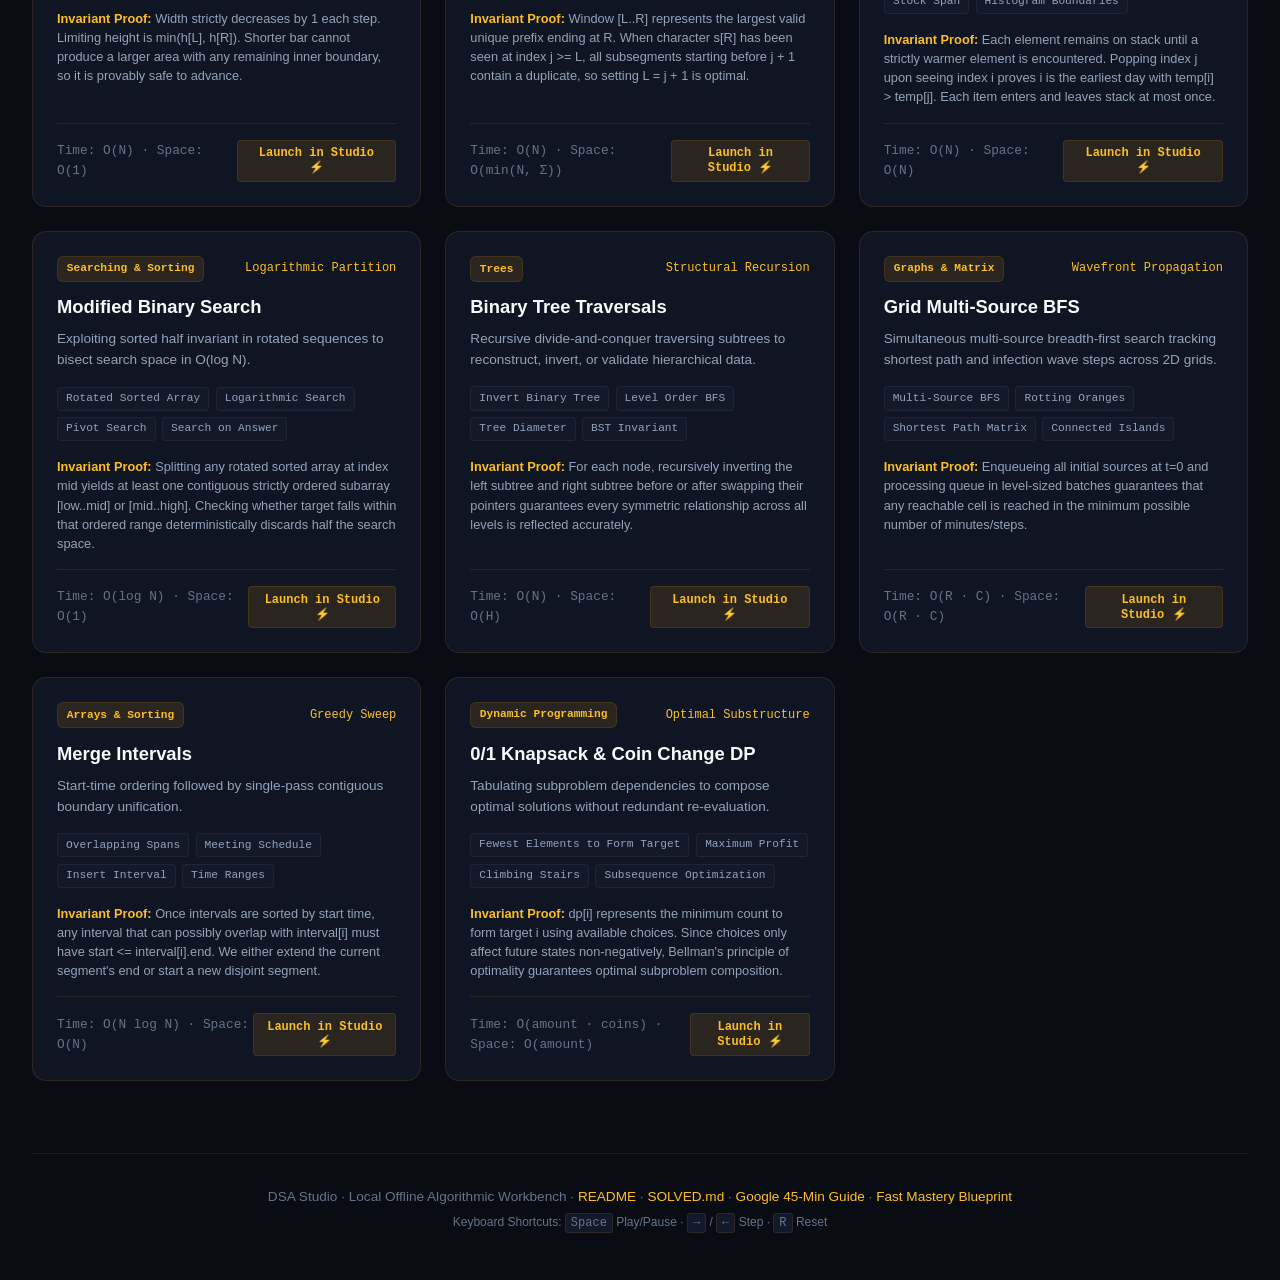
==== commit a1a02794: "renanme file and added binary search tree methods" ====
--- a/visualizer/index.html
+++ b/visualizer/index.html
@@ -1,222 +1,236 @@
 <!DOCTYPE html>
-<html lang="en" data-theme="dark">
+<html data-theme="dark" lang="en">
 <head>
-  <meta charset="UTF-8">
-  <meta name="viewport" content="width=device-width, initial-scale=1.0">
-  <title>DSA Studio — Algorithmic Invariant & State Workbench</title>
-  <link rel="stylesheet" href="styles.css">
-  <link rel="icon" href="data:image/svg+xml,<svg xmlns=%22http://www.w3.org/2000/svg%22 viewBox=%220 0 100 100%22><text y=%22.9em%22 font-size=%2290%22>⚡</text></svg>">
+    <meta charset="UTF-8">
+    <meta content="width=device-width, initial-scale=1.0" name="viewport">
+    <title>DSA Studio — Algorithmic Invariant & State Workbench</title>
+    <link href="styles.css" rel="stylesheet">
+    <link href="data:image/svg+xml,<svg xmlns=%22http://www.w3.org/2000/svg%22 viewBox=%220 0 100 100%22><text y=%22.9em%22 font-size=%2290%22>⚡</text></svg>"
+          rel="icon">
 </head>
 <body>
 
-  <!-- Ambient Amber Glow Background -->
-  <div class="ambient-halo"></div>
-
-  <div class="studio-container">
+<!-- Ambient Amber Glow Background -->
+<div class="ambient-halo"></div>
+
+<div class="studio-container">
 
     <!-- Top Studio Header -->
     <header class="studio-header">
-      <div class="brand-section">
-        <div class="brand-icon">
-          <svg viewBox="0 0 24 24" fill="none" stroke="currentColor" stroke-linecap="round" stroke-linejoin="round">
-            <polyline points="16 18 22 12 16 6"></polyline>
-            <polyline points="8 6 2 12 8 18"></polyline>
-          </svg>
-        </div>
-        <div>
-          <span class="brand-title">DSA<span>Studio</span></span>
-          <span class="status-tag" style="margin-left: 0.5rem;">Invariant Workbench</span>
-        </div>
-      </div>
-
-      <div class="header-right-tools">
-        <div class="tool-chip">
-          <span class="live-indicator"></span>
-          <span>Java 21 · Standalone</span>
-        </div>
-        <button id="themeToggle" class="theme-toggle-btn" title="Toggle Light/Dark Theme" aria-label="Toggle Theme">
-          <svg width="18" height="18" viewBox="0 0 24 24" fill="none" stroke="currentColor" stroke-width="2" stroke-linecap="round" stroke-linejoin="round">
-            <circle cx="12" cy="12" r="5"></circle>
-            <line x1="12" y1="1" x2="12" y2="3"></line>
-            <line x1="12" y1="21" x2="12" y2="23"></line>
-            <line x1="4.22" y1="4.22" x2="5.64" y2="5.64"></line>
-            <line x1="18.36" y1="18.36" x2="19.78" y2="19.78"></line>
-            <line x1="1" y1="12" x2="3" y2="12"></line>
-            <line x1="21" y1="12" x2="23" y2="12"></line>
-            <line x1="4.22" y1="19.78" x2="5.64" y2="18.36"></line>
-            <line x1="18.36" y1="5.64" x2="19.78" y2="4.22"></line>
-          </svg>
-        </button>
-      </div>
+        <div class="brand-section">
+            <div class="brand-icon">
+                <svg fill="none" stroke="currentColor" stroke-linecap="round" stroke-linejoin="round"
+                     viewBox="0 0 24 24">
+                    <polyline points="16 18 22 12 16 6"></polyline>
+                    <polyline points="8 6 2 12 8 18"></polyline>
+                </svg>
+            </div>
+            <div>
+                <span class="brand-title">DSA<span>Studio</span></span>
+                <span class="status-tag" style="margin-left: 0.5rem;">Invariant Workbench</span>
+            </div>
+        </div>
+
+        <div class="header-right-tools">
+            <div class="tool-chip">
+                <span class="live-indicator"></span>
+                <span>Java 21 · Standalone</span>
+            </div>
+            <button aria-label="Toggle Theme" class="theme-toggle-btn" id="themeToggle" title="Toggle Light/Dark Theme">
+                <svg fill="none" height="18" stroke="currentColor" stroke-linecap="round" stroke-linejoin="round" stroke-width="2"
+                     viewBox="0 0 24 24" width="18">
+                    <circle cx="12" cy="12" r="5"></circle>
+                    <line x1="12" x2="12" y1="1" y2="3"></line>
+                    <line x1="12" x2="12" y1="21" y2="23"></line>
+                    <line x1="4.22" x2="5.64" y1="4.22" y2="5.64"></line>
+                    <line x1="18.36" x2="19.78" y1="18.36" y2="19.78"></line>
+                    <line x1="1" x2="3" y1="12" y2="12"></line>
+                    <line x1="21" x2="23" y1="12" y2="12"></line>
+                    <line x1="4.22" x2="5.64" y1="19.78" y2="18.36"></line>
+                    <line x1="18.36" x2="19.78" y1="5.64" y2="4.22"></line>
+                </svg>
+            </button>
+        </div>
     </header>
 
     <!-- Horizontal Pattern Selector Strip -->
     <nav class="pattern-strip-wrapper">
-      <ul id="patternNavTrack" class="pattern-nav-track">
-        <!-- Rendered dynamically by app.js -->
-      </ul>
-      <button class="preset-chip-btn" onclick="document.getElementById('referenceSection').scrollIntoView({behavior: 'smooth'})" style="padding: 0.5rem 0.85rem;">
-        Invariant Library ↓
-      </button>
+        <ul class="pattern-nav-track" id="patternNavTrack">
+            <!-- Rendered dynamically by app.js -->
+        </ul>
+        <button class="preset-chip-btn"
+                onclick="document.getElementById('referenceSection').scrollIntoView({behavior: 'smooth'})"
+                style="padding: 0.5rem 0.85rem;">
+            Invariant Library ↓
+        </button>
     </nav>
 
     <!-- Main Studio Cockpit Grid -->
     <main class="studio-cockpit-grid">
-      
-      <!-- Left Panel: Execution & Canvas Stage -->
-      <section class="execution-stage-card">
-        
-        <div class="stage-top-meta">
-          <div class="problem-header-info">
-            <h2 id="stageProblemTitle" class="stage-title">Container With Most Water</h2>
-            <span id="stageComplexityPill" class="complexity-pill">Time: O(N) · Space: O(1)</span>
-          </div>
-          <div id="signalKeywordsRow" class="keywords-tag-row" style="margin-bottom: 0;">
-            <!-- Rendered dynamically -->
-          </div>
-        </div>
-
-        <!-- Input Workbench with Presets -->
-        <div class="input-workbench-row">
-          <span style="font-size: 0.75rem; font-family: var(--font-mono); color: var(--text-dim); text-transform: uppercase;">Presets:</span>
-          <div id="presetPillsRow" class="preset-pills-row">
-            <!-- Preset buttons rendered dynamically -->
-          </div>
-          <div style="display: flex; align-items: center; gap: 0.4rem;">
-            <input type="text" id="customInputBox" class="custom-input-box" placeholder="Custom input...">
-            <button id="applyInputBtn" class="apply-btn">Apply</button>
-          </div>
-        </div>
-
-        <!-- Primary Canvas Display Area -->
-        <div id="canvasDisplayStage" class="canvas-display-stage">
-          <!-- Rendered dynamically based on current pattern -->
-        </div>
-
-        <!-- Playback Console Bar -->
-        <div class="playback-console-bar">
-          <div class="playback-ctrl-group">
-            <button id="prevStepBtn" class="control-step-btn" title="Previous Step (Left Arrow)">⏮ Prev</button>
-            <button id="playPauseBtn" class="play-action-btn" title="Play/Pause (Spacebar)">
-              <span id="playIcon">▶</span> <span id="playText">Play</span>
-            </button>
-            <button id="nextStepBtn" class="control-step-btn" title="Next Step (Right Arrow)">Next ⏭</button>
-            <button id="resetBtn" class="control-step-btn" title="Reset (R)">↺ Reset</button>
-          </div>
-
-          <!-- Scrubbing Slider -->
-          <div class="scrubber-slider-wrapper">
-            <input type="range" id="scrubberSlider" class="scrubber-slider" min="0" max="10" value="0">
-            <span id="scrubberCounter" class="scrubber-counter">Step 1 / 10</span>
-          </div>
-
-          <!-- Speed Controls -->
-          <div>
-            <select id="speedDropdown" class="speed-dropdown">
-              <option value="0.5">0.5x (Slow)</option>
-              <option value="1" selected>1.0x (Normal)</option>
-              <option value="1.5">1.5x (Fast)</option>
-              <option value="2.5">2.5x (Sprint)</option>
-            </select>
-          </div>
-        </div>
-
-      </section>
-
-      <!-- Right Panel: Invariant Telemetry & Synchronized Java Code -->
-      <aside class="inspector-cockpit-column">
-        
-        <!-- Invariant & Decision Card -->
-        <div class="invariant-card">
-          <div class="card-label-small">Algorithmic Invariant & State</div>
-          <h3 id="stepHeadline" class="step-headline">Evaluating State</h3>
-          <p id="stepRationaleBody" class="step-rationale-body">
-            Algorithmic invariant explanation detailing why this step is provably optimal.
-          </p>
-          <div id="telemetryGrid" class="telemetry-grid">
-            <!-- Rendered dynamically -->
-          </div>
-        </div>
-
-        <!-- Synchronized Java Code Viewer -->
-        <div class="code-viewer-panel">
-          <div class="code-titlebar">
-            <div class="file-tab-label">
-              <svg width="14" height="14" viewBox="0 0 24 24" fill="none" stroke="currentColor" stroke-width="2" stroke-linecap="round" stroke-linejoin="round">
-                <polyline points="16 18 22 12 16 6"></polyline>
-                <polyline points="8 6 2 12 8 18"></polyline>
-              </svg>
-              <span id="codeFilenameLabel">ContainerWithMostWater.java</span>
-            </div>
-            <span style="font-family: var(--font-mono); font-size: 0.7rem; color: var(--accent-light);">Synchronized Execution</span>
-          </div>
-          <div id="codeLinesScrollbox" class="code-lines-scrollbox">
-            <!-- Code with active-line beacon -->
-          </div>
-        </div>
-
-        <!-- Workspace Repo Practice Card -->
-        <div class="repo-practice-box">
-          <div class="repo-header-row">
-            <div class="repo-label-title">
-              <span style="color: var(--accent);">📁</span> Workspace Source
-            </div>
-            <span id="repoPathText" style="font-family: var(--font-mono); font-size: 0.75rem; color: var(--text-dim);">src/arrays/...</span>
-          </div>
-
-          <div class="cli-pill-box">
-            <span id="cliCmdLabel">java -cp out arrays.ContainerWithMostWater</span>
-            <button id="copyCliBtn" class="copy-icon-btn" title="Copy CLI Command">Copy</button>
-          </div>
-
-          <div style="font-size: 0.75rem; font-family: var(--font-mono); color: var(--text-dim); margin-bottom: 0.4rem; text-transform: uppercase;">
-            Practice Queue Problems:
-          </div>
-          <ul id="practiceQueueList" class="problem-list-container">
-            <!-- Curated problem entries -->
-          </ul>
-        </div>
-
-      </aside>
+
+        <!-- Left Panel: Execution & Canvas Stage -->
+        <section class="execution-stage-card">
+
+            <div class="stage-top-meta">
+                <div class="problem-header-info">
+                    <h2 class="stage-title" id="stageProblemTitle">Container With Most Water</h2>
+                    <span class="complexity-pill" id="stageComplexityPill">Time: O(N) · Space: O(1)</span>
+                </div>
+                <div class="keywords-tag-row" id="signalKeywordsRow" style="margin-bottom: 0;">
+                    <!-- Rendered dynamically -->
+                </div>
+            </div>
+
+            <!-- Input Workbench with Presets -->
+            <div class="input-workbench-row">
+                <span style="font-size: 0.75rem; font-family: var(--font-mono); color: var(--text-dim); text-transform: uppercase;">Presets:</span>
+                <div class="preset-pills-row" id="presetPillsRow">
+                    <!-- Preset buttons rendered dynamically -->
+                </div>
+                <div style="display: flex; align-items: center; gap: 0.4rem;">
+                    <input class="custom-input-box" id="customInputBox" placeholder="Custom input..." type="text">
+                    <button class="apply-btn" id="applyInputBtn">Apply</button>
+                </div>
+            </div>
+
+            <!-- Primary Canvas Display Area -->
+            <div class="canvas-display-stage" id="canvasDisplayStage">
+                <!-- Rendered dynamically based on current pattern -->
+            </div>
+
+            <!-- Playback Console Bar -->
+            <div class="playback-console-bar">
+                <div class="playback-ctrl-group">
+                    <button class="control-step-btn" id="prevStepBtn" title="Previous Step (Left Arrow)">⏮ Prev</button>
+                    <button class="play-action-btn" id="playPauseBtn" title="Play/Pause (Spacebar)">
+                        <span id="playIcon">▶</span> <span id="playText">Play</span>
+                    </button>
+                    <button class="control-step-btn" id="nextStepBtn" title="Next Step (Right Arrow)">Next ⏭</button>
+                    <button class="control-step-btn" id="resetBtn" title="Reset (R)">↺ Reset</button>
+                </div>
+
+                <!-- Scrubbing Slider -->
+                <div class="scrubber-slider-wrapper">
+                    <input class="scrubber-slider" id="scrubberSlider" max="10" min="0" type="range" value="0">
+                    <span class="scrubber-counter" id="scrubberCounter">Step 1 / 10</span>
+                </div>
+
+                <!-- Speed Controls -->
+                <div>
+                    <select class="speed-dropdown" id="speedDropdown">
+                        <option value="0.5">0.5x (Slow)</option>
+                        <option selected value="1">1.0x (Normal)</option>
+                        <option value="1.5">1.5x (Fast)</option>
+                        <option value="2.5">2.5x (Sprint)</option>
+                    </select>
+                </div>
+            </div>
+
+        </section>
+
+        <!-- Right Panel: Invariant Telemetry & Synchronized Java Code -->
+        <aside class="inspector-cockpit-column">
+
+            <!-- Invariant & Decision Card -->
+            <div class="invariant-card">
+                <div class="card-label-small">Algorithmic Invariant & State</div>
+                <h3 class="step-headline" id="stepHeadline">Evaluating State</h3>
+                <p class="step-rationale-body" id="stepRationaleBody">
+                    Algorithmic invariant explanation detailing why this step is provably optimal.
+                </p>
+                <div class="telemetry-grid" id="telemetryGrid">
+                    <!-- Rendered dynamically -->
+                </div>
+            </div>
+
+            <!-- Synchronized Java Code Viewer -->
+            <div class="code-viewer-panel">
+                <div class="code-titlebar">
+                    <div class="file-tab-label">
+                        <svg fill="none" height="14" stroke="currentColor" stroke-linecap="round" stroke-linejoin="round"
+                             stroke-width="2" viewBox="0 0 24 24" width="14">
+                            <polyline points="16 18 22 12 16 6"></polyline>
+                            <polyline points="8 6 2 12 8 18"></polyline>
+                        </svg>
+                        <span id="codeFilenameLabel">ContainerWithMostWater.java</span>
+                    </div>
+                    <span style="font-family: var(--font-mono); font-size: 0.7rem; color: var(--accent-light);">Synchronized Execution</span>
+                </div>
+                <div class="code-lines-scrollbox" id="codeLinesScrollbox">
+                    <!-- Code with active-line beacon -->
+                </div>
+            </div>
+
+            <!-- Workspace Repo Practice Card -->
+            <div class="repo-practice-box">
+                <div class="repo-header-row">
+                    <div class="repo-label-title">
+                        <span style="color: var(--accent);">📁</span> Workspace Source
+                    </div>
+                    <span id="repoPathText"
+                          style="font-family: var(--font-mono); font-size: 0.75rem; color: var(--text-dim);">src/Arrays/...</span>
+                </div>
+
+                <div class="cli-pill-box">
+                    <span id="cliCmdLabel">java -cp out Arrays.ContainerWithMostWater</span>
+                    <button class="copy-icon-btn" id="copyCliBtn" title="Copy CLI Command">Copy</button>
+                </div>
+
+                <div style="font-size: 0.75rem; font-family: var(--font-mono); color: var(--text-dim); margin-bottom: 0.4rem; text-transform: uppercase;">
+                    Practice Queue Problems:
+                </div>
+                <ul class="problem-list-container" id="practiceQueueList">
+                    <!-- Curated problem entries -->
+                </ul>
+            </div>
+
+        </aside>
 
     </main>
 
     <!-- Bottom Invariant Reference Section -->
-    <section id="referenceSection" class="reference-matrix-section">
-      <div class="matrix-header-box">
-        <h2 class="matrix-heading">Algorithmic Invariant <span>Encyclopedia</span></h2>
-        <p style="color: var(--text-muted); font-size: 0.95rem; margin-top: 0.35rem;">
-          Formal mathematical invariants, signal cues, and optimal execution bounds for tier-1 technical interviews.
-        </p>
-      </div>
-
-      <div id="referenceCardsGrid" class="matrix-cards-grid">
-        <!-- Rendered dynamically from PATTERNS_DATA -->
-      </div>
+    <section class="reference-matrix-section" id="referenceSection">
+        <div class="matrix-header-box">
+            <h2 class="matrix-heading">Algorithmic Invariant <span>Encyclopedia</span></h2>
+            <p style="color: var(--text-muted); font-size: 0.95rem; margin-top: 0.35rem;">
+                Formal mathematical invariants, signal cues, and optimal execution bounds for tier-1 technical
+                interviews.
+            </p>
+        </div>
+
+        <div class="matrix-cards-grid" id="referenceCardsGrid">
+            <!-- Rendered dynamically from PATTERNS_DATA -->
+        </div>
     </section>
 
     <!-- Studio Footer -->
     <footer class="studio-footer">
-      <p>
-        DSA Studio · Local Offline Algorithmic Workbench · 
-        <a href="../README.md">README</a> · 
-        <a href="../SOLVED.md">SOLVED.md</a> · 
-        <a href="../notes/Google_Interview_Guide.md">Google 45-Min Guide</a> ·
-        <a href="../notes/Fast_Learning_and_Deep_Mastery_Guide.md">Fast Mastery Blueprint</a>
-      </p>
-      <p style="margin-top: 0.4rem; font-size: 0.75rem; color: var(--text-dim);">
-        Keyboard Shortcuts: <kbd style="background:var(--bg-surface); padding:2px 5px; border-radius:3px; border:1px solid var(--border);">Space</kbd> Play/Pause · 
-        <kbd style="background:var(--bg-surface); padding:2px 5px; border-radius:3px; border:1px solid var(--border);">→</kbd> / <kbd style="background:var(--bg-surface); padding:2px 5px; border-radius:3px; border:1px solid var(--border);">←</kbd> Step · 
-        <kbd style="background:var(--bg-surface); padding:2px 5px; border-radius:3px; border:1px solid var(--border);">R</kbd> Reset
-      </p>
+        <p>
+            DSA Studio · Local Offline Algorithmic Workbench ·
+            <a href="../README.md">README</a> ·
+            <a href="../SOLVED.md">SOLVED.md</a> ·
+            <a href="../notes/Google_Interview_Guide.md">Google 45-Min Guide</a> ·
+            <a href="../notes/Fast_Learning_and_Deep_Mastery_Guide.md">Fast Mastery Blueprint</a>
+        </p>
+        <p style="margin-top: 0.4rem; font-size: 0.75rem; color: var(--text-dim);">
+            Keyboard Shortcuts: <kbd
+                style="background:var(--bg-surface); padding:2px 5px; border-radius:3px; border:1px solid var(--border);">Space</kbd>
+            Play/Pause ·
+            <kbd style="background:var(--bg-surface); padding:2px 5px; border-radius:3px; border:1px solid var(--border);">→</kbd>
+            / <kbd
+                style="background:var(--bg-surface); padding:2px 5px; border-radius:3px; border:1px solid var(--border);">←</kbd>
+            Step ·
+            <kbd style="background:var(--bg-surface); padding:2px 5px; border-radius:3px; border:1px solid var(--border);">R</kbd>
+            Reset
+        </p>
     </footer>
 
-  </div>
-
-  <!-- Scripts -->
-  <script src="patterns-data.js"></script>
-  <script src="visualizers.js"></script>
-  <script src="app.js"></script>
+</div>
+
+<!-- Scripts -->
+<script src="patterns-data.js"></script>
+<script src="visualizers.js"></script>
+<script src="app.js"></script>
 
 </body>
 </html>
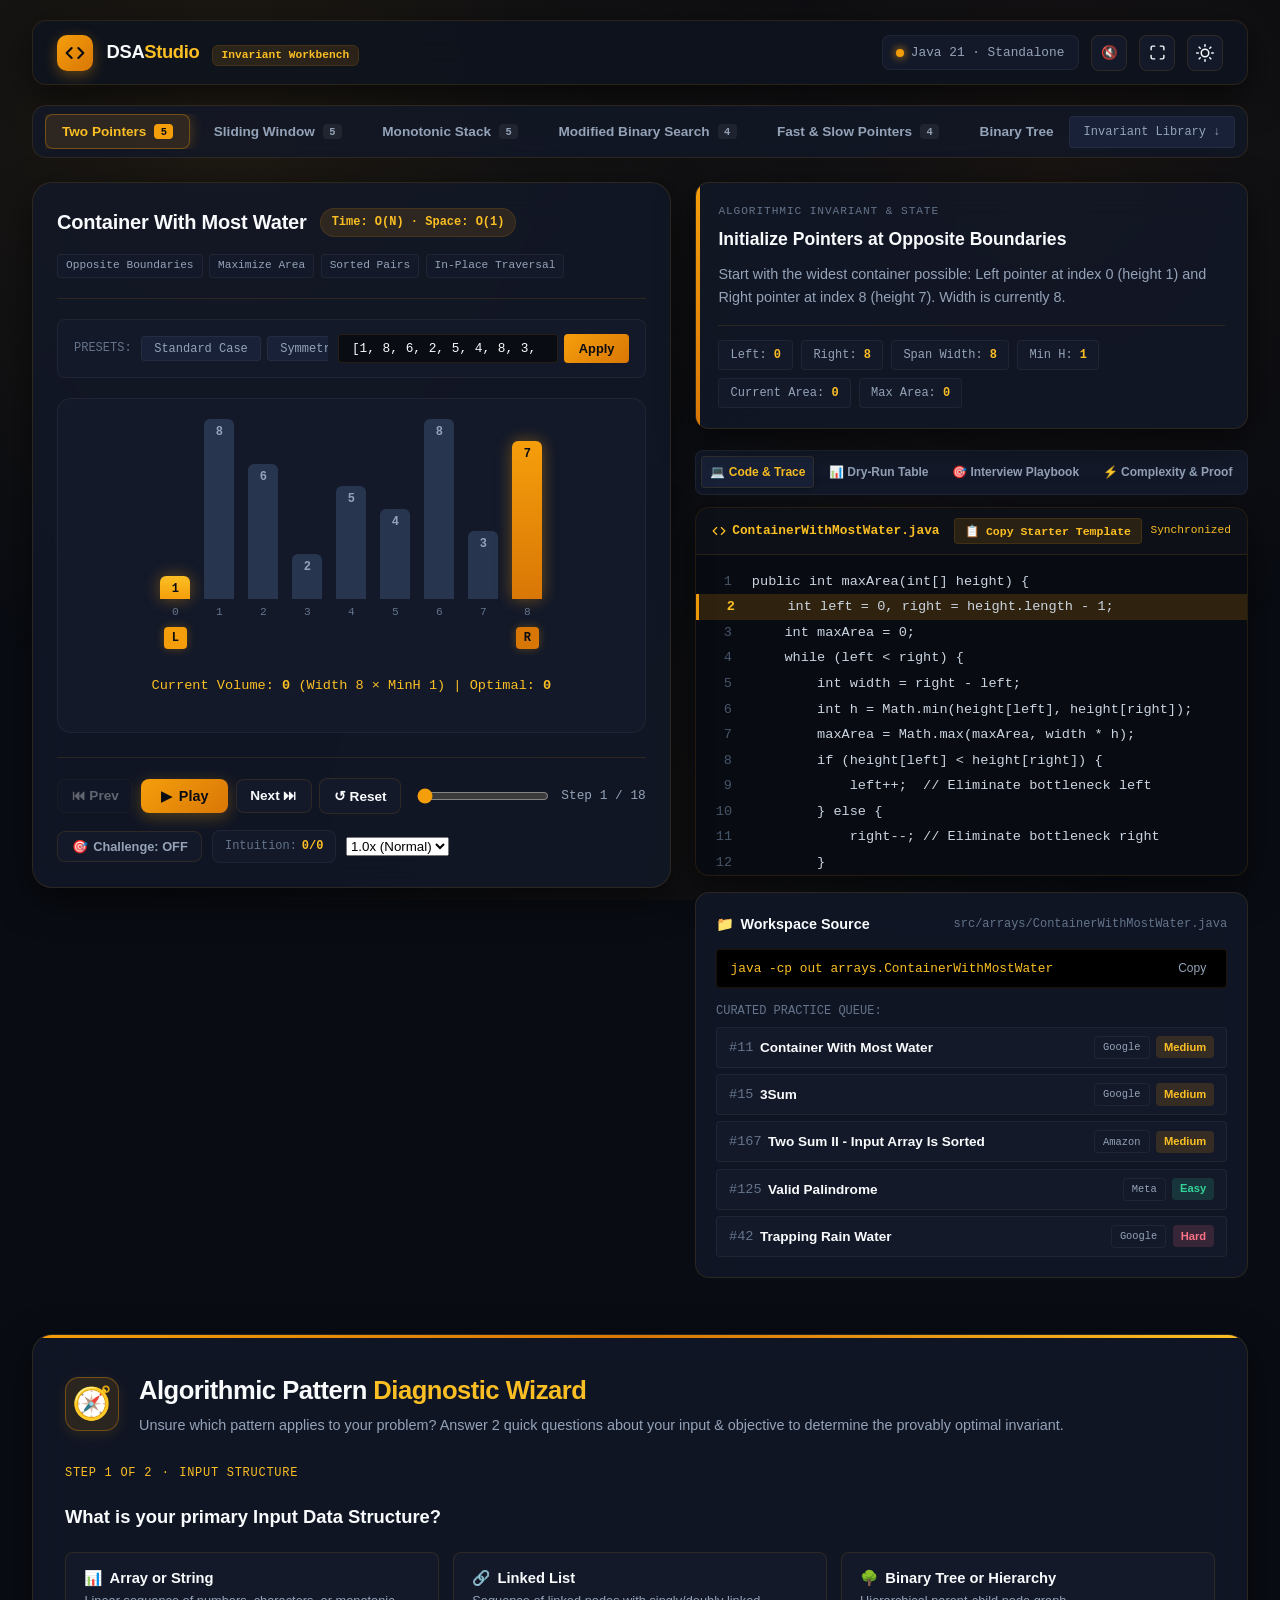
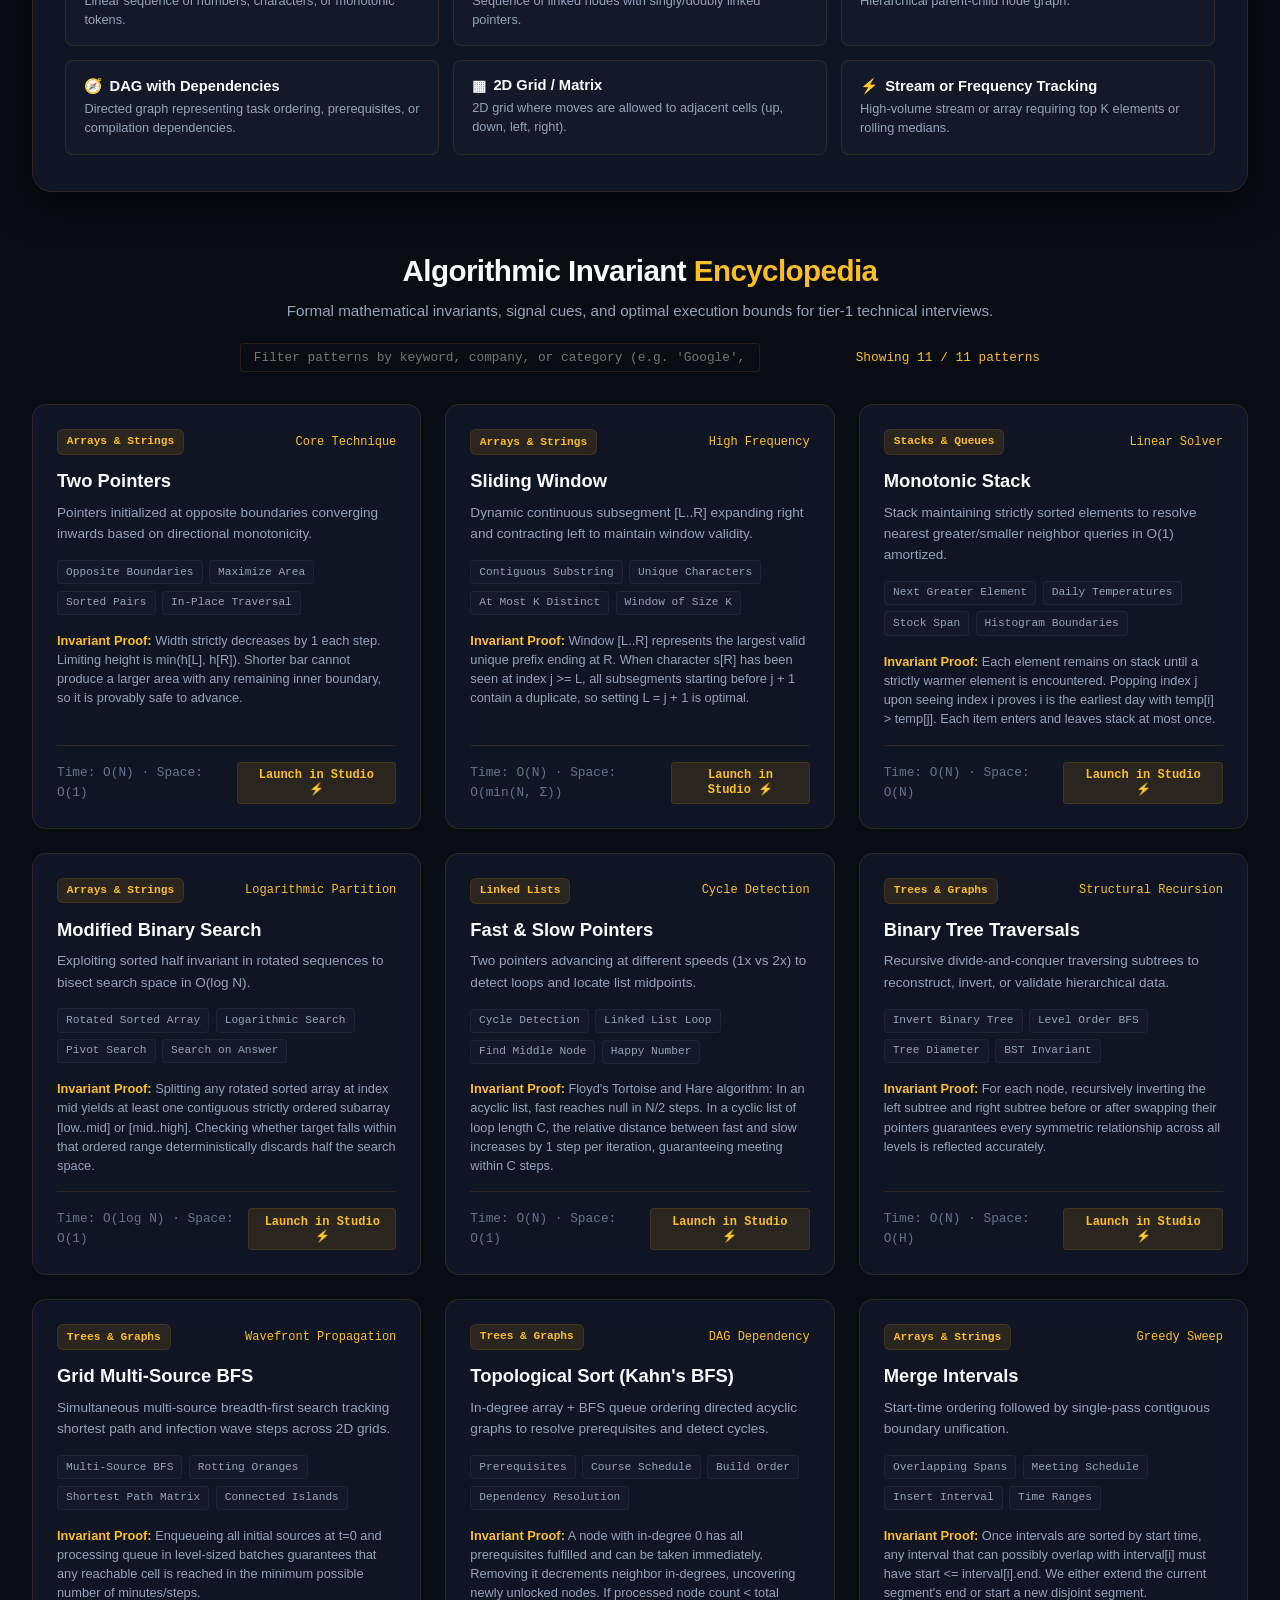
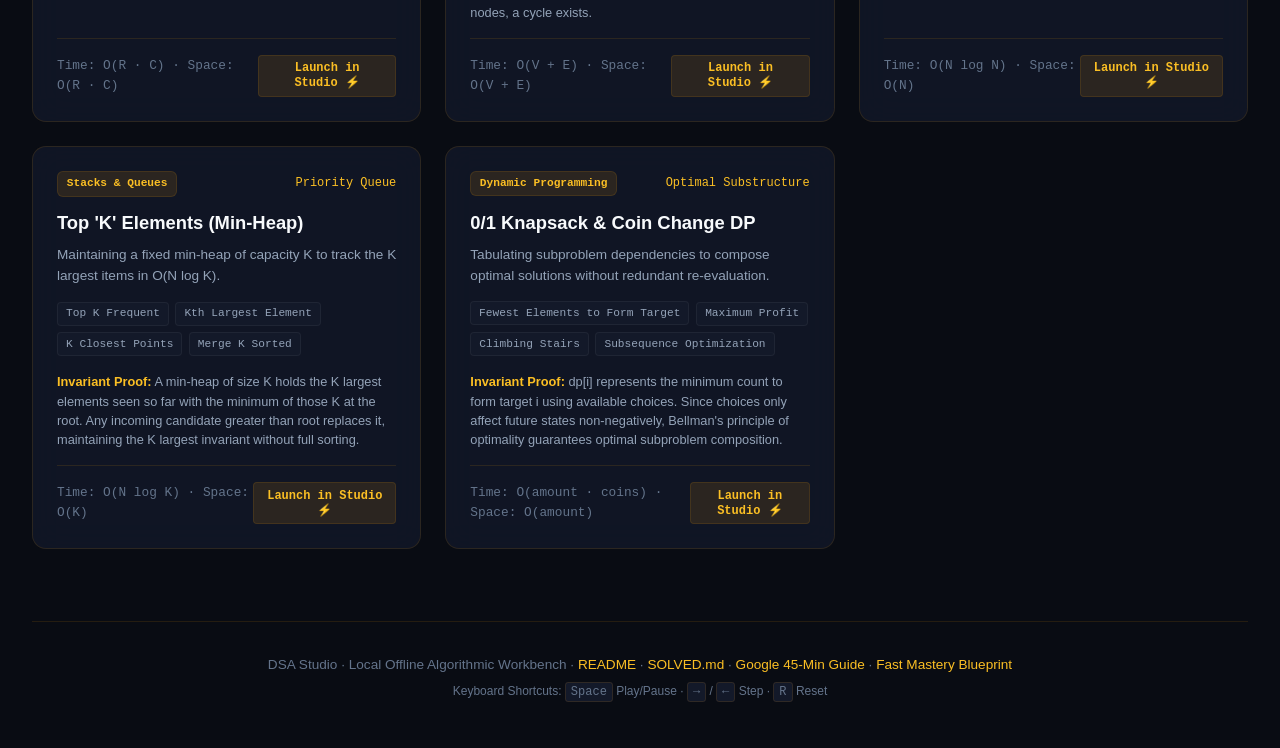
==== commit 75ade00d: "visualise pages changes" ====
--- a/visualizer/index.html
+++ b/visualizer/index.html
@@ -36,6 +36,14 @@
                 <span class="live-indicator"></span>
                 <span>Java 21 · Standalone</span>
             </div>
+            <button aria-label="Toggle Sound Effects" class="theme-toggle-btn" id="soundToggleBtn" title="Toggle Synthesizer Sound FX (Muted)">
+                <span id="soundIcon">🔇</span>
+            </button>
+            <button aria-label="Toggle Fullscreen" class="theme-toggle-btn" id="fullscreenToggleBtn" title="Toggle Fullscreen">
+                <svg fill="none" height="17" stroke="currentColor" stroke-linecap="round" stroke-linejoin="round" stroke-width="2" viewBox="0 0 24 24" width="17">
+                    <path d="M8 3H5a2 2 0 0 0-2 2v3m18 0V5a2 2 0 0 0-2-2h-3m0 18h3a2 2 0 0 0 2-2v-3M3 16v3a2 2 0 0 0 2 2h3"/>
+                </svg>
+            </button>
             <button aria-label="Toggle Theme" class="theme-toggle-btn" id="themeToggle" title="Toggle Light/Dark Theme">
                 <svg fill="none" height="18" stroke="currentColor" stroke-linecap="round" stroke-linejoin="round" stroke-width="2"
                      viewBox="0 0 24 24" width="18">
@@ -94,8 +102,33 @@
             </div>
 
             <!-- Primary Canvas Display Area -->
+            <!-- Primary Canvas Display Area with Challenge Card Overlay -->
             <div class="canvas-display-stage" id="canvasDisplayStage">
                 <!-- Rendered dynamically based on current pattern -->
+
+                <!-- Interactive Challenge Card Modal Overlay -->
+                <div class="challenge-card-overlay hidden" id="challengeCardOverlay">
+                    <div class="challenge-card-box" id="challengeCardBox">
+                        <div class="challenge-badge-row">
+                            <span class="challenge-badge">⚡ Active Intuition Checkpoint</span>
+                            <span class="challenge-step-badge" id="challengeStepBadge">Step 1</span>
+                        </div>
+                        <h3 class="challenge-question-title" id="challengeQuestionTitle">
+                            Which pointer should advance next and why?
+                        </h3>
+                        <p class="challenge-context-hint" id="challengeContextHint">
+                            Evaluate the bottleneck height vs container width invariant.
+                        </p>
+                        <div class="challenge-options-list" id="challengeOptionsList">
+                            <!-- Options rendered dynamically -->
+                        </div>
+                        <div class="challenge-feedback-box hidden" id="challengeFeedbackBox">
+                            <div class="feedback-status" id="feedbackStatus">✓ Correct Intuition!</div>
+                            <p class="feedback-explanation" id="feedbackExplanation"></p>
+                            <button class="challenge-continue-btn" id="challengeContinueBtn">Continue Execution ➔</button>
+                        </div>
+                    </div>
+                </div>
             </div>
 
             <!-- Playback Console Bar -->
@@ -115,8 +148,14 @@
                     <span class="scrubber-counter" id="scrubberCounter">Step 1 / 10</span>
                 </div>
 
-                <!-- Speed Controls -->
-                <div>
+                <!-- Speed & Interactive Intuition Challenge Controls -->
+                <div class="playback-tools-group">
+                    <button class="challenge-mode-toggle-btn" id="challengeModeBtn" title="Toggle Interactive Prediction Mode (Pauses at decision branches to test invariant intuition)">
+                        <span id="challengeIcon">🎯</span> <span id="challengeBtnText">Challenge: OFF</span>
+                    </button>
+                    <div class="intuition-score-pill" id="intuitionScorePill" title="Intuition Accuracy">
+                        <span>Intuition: </span><b id="intuitionScoreVal">0/0</b>
+                    </div>
                     <select class="speed-dropdown" id="speedDropdown">
                         <option value="0.5">0.5x (Slow)</option>
                         <option selected value="1">1.0x (Normal)</option>
@@ -128,10 +167,10 @@
 
         </section>
 
-        <!-- Right Panel: Invariant Telemetry & Synchronized Java Code -->
+        <!-- Right Panel: Invariant Telemetry & Tabbed Inspector Cockpit -->
         <aside class="inspector-cockpit-column">
 
-            <!-- Invariant & Decision Card -->
+            <!-- Invariant & Decision Card (Live Step Feedback) -->
             <div class="invariant-card">
                 <div class="card-label-small">Algorithmic Invariant & State</div>
                 <h3 class="step-headline" id="stepHeadline">Evaluating State</h3>
@@ -143,50 +182,177 @@
                 </div>
             </div>
 
-            <!-- Synchronized Java Code Viewer -->
-            <div class="code-viewer-panel">
-                <div class="code-titlebar">
-                    <div class="file-tab-label">
-                        <svg fill="none" height="14" stroke="currentColor" stroke-linecap="round" stroke-linejoin="round"
-                             stroke-width="2" viewBox="0 0 24 24" width="14">
-                            <polyline points="16 18 22 12 16 6"></polyline>
-                            <polyline points="8 6 2 12 8 18"></polyline>
-                        </svg>
-                        <span id="codeFilenameLabel">ContainerWithMostWater.java</span>
-                    </div>
-                    <span style="font-family: var(--font-mono); font-size: 0.7rem; color: var(--accent-light);">Synchronized Execution</span>
-                </div>
-                <div class="code-lines-scrollbox" id="codeLinesScrollbox">
-                    <!-- Code with active-line beacon -->
-                </div>
-            </div>
-
-            <!-- Workspace Repo Practice Card -->
-            <div class="repo-practice-box">
-                <div class="repo-header-row">
-                    <div class="repo-label-title">
-                        <span style="color: var(--accent);">📁</span> Workspace Source
-                    </div>
-                    <span id="repoPathText"
-                          style="font-family: var(--font-mono); font-size: 0.75rem; color: var(--text-dim);">src/Arrays/...</span>
-                </div>
-
-                <div class="cli-pill-box">
-                    <span id="cliCmdLabel">java -cp out Arrays.ContainerWithMostWater</span>
-                    <button class="copy-icon-btn" id="copyCliBtn" title="Copy CLI Command">Copy</button>
-                </div>
-
-                <div style="font-size: 0.75rem; font-family: var(--font-mono); color: var(--text-dim); margin-bottom: 0.4rem; text-transform: uppercase;">
-                    Practice Queue Problems:
-                </div>
-                <ul class="problem-list-container" id="practiceQueueList">
-                    <!-- Curated problem entries -->
-                </ul>
+            <!-- Inspector Tabs Navigation -->
+            <div class="inspector-tabs-container">
+                <div class="inspector-tabs-nav" id="inspectorTabsNav" role="tablist">
+                    <button class="inspector-tab-btn active" data-tab="code" id="tabBtnCode" role="tab">
+                        💻 Code & Trace
+                    </button>
+                    <button class="inspector-tab-btn" data-tab="dryrun" id="tabBtnDryrun" role="tab">
+                        📊 Dry-Run Table
+                    </button>
+                    <button class="inspector-tab-btn" data-tab="playbook" id="tabBtnPlaybook" role="tab">
+                        🎯 Interview Playbook
+                    </button>
+                    <button class="inspector-tab-btn" data-tab="complexity" id="tabBtnComplexity" role="tab">
+                        ⚡ Complexity & Proof
+                    </button>
+                </div>
+
+                <!-- Tab 1: Code & Practice Queue -->
+                <div class="inspector-tab-content active" id="tabPaneCode">
+                    <div class="code-viewer-panel">
+                        <div class="code-titlebar">
+                            <div class="file-tab-label">
+                                <svg fill="none" height="14" stroke="currentColor" stroke-linecap="round" stroke-linejoin="round"
+                                     stroke-width="2" viewBox="0 0 24 24" width="14">
+                                    <polyline points="16 18 22 12 16 6"></polyline>
+                                    <polyline points="8 6 2 12 8 18"></polyline>
+                                </svg>
+                                <span id="codeFilenameLabel">ContainerWithMostWater.java</span>
+                            </div>
+                            <div style="display: flex; align-items: center; gap: 0.5rem;">
+                                <button class="action-chip-btn" id="copyTemplateBtn" title="Copy clean Java starter template without spoilers">
+                                    📋 Copy Starter Template
+                                </button>
+                                <span style="font-family: var(--font-mono); font-size: 0.7rem; color: var(--accent-light);">Synchronized</span>
+                            </div>
+                        </div>
+                        <div class="code-lines-scrollbox" id="codeLinesScrollbox">
+                            <!-- Code with active-line beacon -->
+                        </div>
+                    </div>
+
+                    <!-- Workspace Repo Practice Card -->
+                    <div class="repo-practice-box" style="margin-top: 1rem;">
+                        <div class="repo-header-row">
+                            <div class="repo-label-title">
+                                <span style="color: var(--accent);">📁</span> Workspace Source
+                            </div>
+                            <span id="repoPathText"
+                                  style="font-family: var(--font-mono); font-size: 0.75rem; color: var(--text-dim);">src/Arrays/...</span>
+                        </div>
+
+                        <div class="cli-pill-box">
+                            <span id="cliCmdLabel">java -cp out Arrays.ContainerWithMostWater</span>
+                            <button class="copy-icon-btn" id="copyCliBtn" title="Copy CLI Command">Copy</button>
+                        </div>
+
+                        <div style="font-size: 0.75rem; font-family: var(--font-mono); color: var(--text-dim); margin-bottom: 0.4rem; text-transform: uppercase;">
+                            Curated Practice Queue:
+                        </div>
+                        <ul class="problem-list-container" id="practiceQueueList">
+                            <!-- Curated problem entries -->
+                        </ul>
+                    </div>
+                </div>
+
+                <!-- Tab 2: Whiteboard Dry-Run Trace Table -->
+                <div class="inspector-tab-content" id="tabPaneDryrun">
+                    <div class="dryrun-panel-box">
+                        <div class="dryrun-toolbar">
+                            <div class="dryrun-stats">
+                                <span class="tool-chip" id="dryrunStepCountChip">0 Transitions</span>
+                                <span style="font-size: 0.72rem; color: var(--text-muted);">Click any row to scrub state</span>
+                            </div>
+                            <button class="action-chip-btn" id="copyMarkdownTableBtn" title="Copy full trace table as GitHub Markdown">
+                                📋 Copy Markdown Table
+                            </button>
+                        </div>
+                        <div class="dryrun-table-wrapper" id="dryrunTableWrapper">
+                            <!-- Rendered dynamically -->
+                        </div>
+                    </div>
+                </div>
+
+                <!-- Tab 3: Interview Playbook & Traps -->
+                <div class="inspector-tab-content" id="tabPanePlaybook">
+                    <div class="playbook-panel-box">
+                        <!-- Constraint Rule of Thumb / Cheat Code -->
+                        <div class="playbook-cheat-box">
+                            <div class="playbook-box-header">
+                                <span style="color: var(--accent);">⚡</span>
+                                <span class="playbook-label">Input Size & Constraint Rule of Thumb</span>
+                            </div>
+                            <div class="playbook-cheat-code" id="playbookCheatCode">
+                                N ≤ 10^5 demands O(N) single pass
+                            </div>
+                        </div>
+
+                        <!-- Clarifying Questions -->
+                        <div class="playbook-section">
+                            <div class="playbook-section-title">
+                                <span>💬</span> 3 Essential Clarifying Questions
+                            </div>
+                            <ul class="playbook-list" id="playbookClarifyingList">
+                                <!-- Rendered dynamically -->
+                            </ul>
+                        </div>
+
+                        <!-- Interview Traps & Pitfalls -->
+                        <div class="playbook-section">
+                            <div class="playbook-section-title">
+                                <span>⚠️</span> Common Interview Traps & Edge Cases
+                            </div>
+                            <ul class="playbook-traps-list" id="playbookTrapsList">
+                                <!-- Rendered dynamically -->
+                            </ul>
+                        </div>
+                    </div>
+                </div>
+
+                <!-- Tab 4: Complexity & Invariant Proof -->
+                <div class="inspector-tab-content" id="tabPaneComplexity">
+                    <div class="complexity-panel-box">
+                        <div class="proof-section">
+                            <div class="proof-header">
+                                <span class="proof-icon">📐</span>
+                                <span class="proof-title">Mathematical Invariant Proof</span>
+                            </div>
+                            <p class="proof-body" id="proofBodyText">
+                                Formal invariant proof...
+                            </p>
+                        </div>
+
+                        <div class="complexity-deep-dive-grid">
+                            <div class="complexity-card">
+                                <div class="complexity-card-title">Time Complexity Bounds</div>
+                                <div class="complexity-badge-tag" id="deepDiveTimeBadge">O(N)</div>
+                                <p class="complexity-card-desc" id="deepDiveTimeDesc">Explanation</p>
+                            </div>
+                            <div class="complexity-card">
+                                <div class="complexity-card-title">Space Complexity Bounds</div>
+                                <div class="complexity-badge-tag" id="deepDiveSpaceBadge">O(1)</div>
+                                <p class="complexity-card-desc" id="deepDiveSpaceDesc">Explanation</p>
+                            </div>
+                        </div>
+                    </div>
+                </div>
+
             </div>
 
         </aside>
 
     </main>
+
+    <!-- Algorithmic Pattern Diagnostic Wizard Section -->
+    <section class="wizard-section" id="diagnosticWizardSection">
+        <div class="wizard-container">
+            <div class="wizard-header">
+                <div class="wizard-icon">🧭</div>
+                <div>
+                    <h2 class="wizard-heading">Algorithmic Pattern <span>Diagnostic Wizard</span></h2>
+                    <p class="wizard-subheading">
+                        Unsure which pattern applies to your problem? Answer 2 quick questions about your input & objective to determine the provably optimal invariant.
+                    </p>
+                </div>
+            </div>
+
+            <div class="wizard-card-stage" id="wizardCardStage">
+                <!-- Interactive step question 1 or 2 or Result rendered by app.js -->
+            </div>
+        </div>
+    </section>
 
     <!-- Bottom Invariant Reference Section -->
     <section class="reference-matrix-section" id="referenceSection">
@@ -196,6 +362,10 @@
                 Formal mathematical invariants, signal cues, and optimal execution bounds for tier-1 technical
                 interviews.
             </p>
+            <div class="reference-filter-bar">
+                <input type="text" id="referenceSearchInput" class="custom-input-box" placeholder="Filter patterns by keyword, company, or category (e.g. 'Google', 'O(1)', 'Tree', 'BFS', 'Dynamic')..." style="max-width: 520px; width: 100%;">
+                <span id="referenceCountLabel" style="font-family: var(--font-mono); font-size: 0.8rem; color: var(--accent-light);">Showing 11 / 11 patterns</span>
+            </div>
         </div>
 
         <div class="matrix-cards-grid" id="referenceCardsGrid">
@@ -213,19 +383,16 @@
             <a href="../notes/Fast_Learning_and_Deep_Mastery_Guide.md">Fast Mastery Blueprint</a>
         </p>
         <p style="margin-top: 0.4rem; font-size: 0.75rem; color: var(--text-dim);">
-            Keyboard Shortcuts: <kbd
-                style="background:var(--bg-surface); padding:2px 5px; border-radius:3px; border:1px solid var(--border);">Space</kbd>
-            Play/Pause ·
-            <kbd style="background:var(--bg-surface); padding:2px 5px; border-radius:3px; border:1px solid var(--border);">→</kbd>
-            / <kbd
-                style="background:var(--bg-surface); padding:2px 5px; border-radius:3px; border:1px solid var(--border);">←</kbd>
-            Step ·
-            <kbd style="background:var(--bg-surface); padding:2px 5px; border-radius:3px; border:1px solid var(--border);">R</kbd>
-            Reset
+            Keyboard Shortcuts: <kbd style="background:var(--bg-surface); padding:2px 5px; border-radius:3px; border:1px solid var(--border);">Space</kbd> Play/Pause ·
+            <kbd style="background:var(--bg-surface); padding:2px 5px; border-radius:3px; border:1px solid var(--border);">→</kbd> / <kbd style="background:var(--bg-surface); padding:2px 5px; border-radius:3px; border:1px solid var(--border);">←</kbd> Step ·
+            <kbd style="background:var(--bg-surface); padding:2px 5px; border-radius:3px; border:1px solid var(--border);">R</kbd> Reset
         </p>
     </footer>
 
 </div>
+
+<!-- Toast notification container -->
+<div id="toastContainer" class="toast-container"></div>
 
 <!-- Scripts -->
 <script src="patterns-data.js"></script>
--- a/visualizer/styles.css
+++ b/visualizer/styles.css
@@ -519,15 +519,234 @@
   white-space: nowrap;
 }
 
-.speed-dropdown {
+.playback-tools-group {
+  display: flex;
+  align-items: center;
+  gap: 0.6rem;
+}
+
+.challenge-mode-toggle-btn {
   background: var(--bg-surface);
   border: 1px solid var(--border);
+  color: var(--text-muted);
+  border-radius: var(--radius-sm);
+  padding: 0.45rem 0.85rem;
+  font-size: 0.8rem;
+  font-weight: 600;
+  display: inline-flex;
+  align-items: center;
+  gap: 0.35rem;
+  cursor: pointer;
+  transition: all 0.2s;
+}
+
+.challenge-mode-toggle-btn:hover {
+  border-color: var(--accent);
+  color: var(--accent-light);
+}
+
+.challenge-mode-toggle-btn.active {
+  border-color: var(--accent);
+  color: var(--accent-light);
+  background: rgba(245, 158, 11, 0.16);
+  box-shadow: 0 0 12px var(--accent-glow);
+}
+
+.intuition-score-pill {
+  background: var(--bg-surface);
+  border: 1px solid var(--border-subtle);
+  padding: 0.4rem 0.75rem;
+  border-radius: var(--radius-sm);
+  font-family: var(--font-mono);
+  font-size: 0.75rem;
+  color: var(--text-dim);
+  display: inline-flex;
+  align-items: center;
+  gap: 0.3rem;
+}
+
+.intuition-score-pill b {
+  color: var(--accent-light);
+}
+
+/* Challenge Modal Overlay inside Stage */
+.challenge-card-overlay {
+  position: absolute;
+  top: 0;
+  left: 0;
+  right: 0;
+  bottom: 0;
+  background: rgba(9, 12, 19, 0.9);
+  backdrop-filter: blur(12px);
+  -webkit-backdrop-filter: blur(12px);
+  display: flex;
+  align-items: center;
+  justify-content: center;
+  z-index: 50;
+  padding: 1.5rem;
+  border-radius: var(--radius-md);
+  transition: opacity 0.2s ease, visibility 0.2s ease;
+}
+
+.challenge-card-overlay.hidden {
+  opacity: 0;
+  visibility: hidden;
+  pointer-events: none;
+}
+
+.challenge-card-box {
+  background: var(--bg-surface-elevated);
+  border: 1px solid var(--border-strong);
+  border-radius: var(--radius-md);
+  padding: 1.5rem;
+  max-width: 540px;
+  width: 100%;
+  box-shadow: var(--shadow-card), 0 0 32px var(--accent-glow);
+  animation: challengePopIn 0.25s cubic-bezier(0.16, 1, 0.3, 1);
+}
+
+@keyframes challengePopIn {
+  from {
+    transform: scale(0.94);
+    opacity: 0;
+  }
+  to {
+    transform: scale(1);
+    opacity: 1;
+  }
+}
+
+.challenge-badge-row {
+  display: flex;
+  justify-content: space-between;
+  align-items: center;
+  margin-bottom: 0.75rem;
+}
+
+.challenge-badge {
+  background: rgba(245, 158, 11, 0.18);
+  border: 1px solid var(--border-strong);
+  color: var(--accent-light);
+  font-family: var(--font-mono);
+  font-size: 0.72rem;
+  font-weight: 700;
+  padding: 0.2rem 0.6rem;
+  border-radius: 4px;
+}
+
+.challenge-step-badge {
+  font-family: var(--font-mono);
+  font-size: 0.75rem;
+  color: var(--text-dim);
+}
+
+.challenge-question-title {
+  font-size: 1.1rem;
+  font-weight: 700;
   color: var(--text-main);
-  padding: 0.45rem 0.75rem;
+  margin-bottom: 0.4rem;
+  line-height: 1.45;
+}
+
+.challenge-context-hint {
+  font-size: 0.85rem;
+  color: var(--text-muted);
+  margin-bottom: 1.25rem;
+}
+
+.challenge-options-list {
+  display: flex;
+  flex-direction: column;
+  gap: 0.6rem;
+  margin-bottom: 1rem;
+}
+
+.challenge-option-btn {
+  background: var(--bg-surface);
+  border: 1px solid var(--border);
   border-radius: var(--radius-sm);
-  font-family: var(--font-mono);
-  font-size: 0.8rem;
+  padding: 0.75rem 1rem;
+  color: var(--text-main);
+  font-size: 0.85rem;
+  text-align: left;
   cursor: pointer;
+  transition: all 0.2s;
+  display: flex;
+  align-items: flex-start;
+  gap: 0.55rem;
+  line-height: 1.4;
+}
+
+.challenge-option-btn:hover:not(:disabled) {
+  border-color: var(--accent);
+  background: rgba(245, 158, 11, 0.08);
+}
+
+.challenge-option-btn.correct {
+  border-color: #34d399 !important;
+  background: rgba(52, 211, 153, 0.18) !important;
+  color: #34d399 !important;
+  font-weight: 600;
+}
+
+.challenge-option-btn.wrong {
+  border-color: #fb7185 !important;
+  background: rgba(251, 113, 133, 0.18) !important;
+  color: #fb7185 !important;
+}
+
+.challenge-feedback-box {
+  margin-top: 1rem;
+  padding: 1rem;
+  background: var(--bg-surface);
+  border: 1px solid var(--border);
+  border-radius: var(--radius-sm);
+  animation: challengePopIn 0.2s ease-out;
+}
+
+.challenge-feedback-box.hidden {
+  display: none;
+}
+
+.feedback-status {
+  font-weight: 700;
+  font-size: 0.95rem;
+  margin-bottom: 0.35rem;
+}
+
+.feedback-status.correct {
+  color: #34d399;
+}
+
+.feedback-status.wrong {
+  color: #fb7185;
+}
+
+.feedback-explanation {
+  font-size: 0.82rem;
+  color: var(--text-muted);
+  line-height: 1.55;
+  margin-bottom: 0.85rem;
+}
+
+.challenge-continue-btn {
+  background: linear-gradient(135deg, #f59e0b, #d97706);
+  color: #090c13;
+  border: none;
+  font-weight: 700;
+  font-size: 0.85rem;
+  padding: 0.55rem 1.15rem;
+  border-radius: var(--radius-xs);
+  cursor: pointer;
+  transition: all 0.2s;
+  display: inline-flex;
+  align-items: center;
+  gap: 0.4rem;
+}
+
+.challenge-continue-btn:hover {
+  background: #fbbf24;
+  box-shadow: 0 4px 14px var(--accent-glow);
 }
 
 /* ==========================================================================
@@ -754,6 +973,337 @@
 .diff-tag.medium { background: rgba(245, 158, 11, 0.15); color: #fbbf24; }
 .diff-tag.hard { background: rgba(251, 113, 133, 0.15); color: #fb7185; }
 
+/* Action Chip Buttons */
+.action-chip-btn {
+  background: rgba(245, 158, 11, 0.12);
+  border: 1px solid var(--border);
+  color: var(--accent-light);
+  font-family: var(--font-mono);
+  font-size: 0.72rem;
+  font-weight: 600;
+  padding: 0.3rem 0.65rem;
+  border-radius: var(--radius-xs);
+  cursor: pointer;
+  transition: all 0.2s;
+  display: inline-flex;
+  align-items: center;
+  gap: 0.3rem;
+}
+
+.action-chip-btn:hover {
+  background: var(--accent);
+  color: #090c13;
+  border-color: var(--accent-light);
+  box-shadow: 0 0 10px var(--accent-glow);
+}
+
+/* ==========================================================================
+   Inspector Tabs System
+   ========================================================================== */
+.inspector-tabs-container {
+  display: flex;
+  flex-direction: column;
+  gap: 0.75rem;
+}
+
+.inspector-tabs-nav {
+  display: flex;
+  gap: 0.35rem;
+  background: var(--bg-surface);
+  border: 1px solid var(--border-subtle);
+  border-radius: var(--radius-sm);
+  padding: 0.35rem;
+  overflow-x: auto;
+}
+
+.inspector-tab-btn {
+  flex: 1;
+  background: transparent;
+  border: 1px solid transparent;
+  color: var(--text-muted);
+  font-size: 0.75rem;
+  font-weight: 600;
+  padding: 0.5rem 0.5rem;
+  border-radius: var(--radius-xs);
+  cursor: pointer;
+  transition: all 0.2s;
+  text-align: center;
+  white-space: nowrap;
+}
+
+.inspector-tab-btn:hover {
+  color: var(--text-main);
+  background: rgba(255, 255, 255, 0.04);
+}
+
+.inspector-tab-btn.active {
+  color: var(--accent-light);
+  background: var(--bg-surface-elevated);
+  border-color: var(--border);
+  box-shadow: 0 2px 8px rgba(0, 0, 0, 0.25);
+}
+
+.inspector-tab-content {
+  display: none;
+}
+
+.inspector-tab-content.active {
+  display: block;
+}
+
+/* ==========================================================================
+   Whiteboard Dry-Run Trace Table Panel
+   ========================================================================== */
+.dryrun-panel-box {
+  background: var(--bg-card);
+  border: 1px solid var(--border);
+  border-radius: var(--radius-md);
+  padding: 1.1rem;
+  backdrop-filter: blur(16px);
+  box-shadow: var(--shadow-card);
+  display: flex;
+  flex-direction: column;
+  gap: 0.75rem;
+}
+
+.dryrun-toolbar {
+  display: flex;
+  align-items: center;
+  justify-content: space-between;
+  padding-bottom: 0.75rem;
+  border-bottom: 1px solid var(--border-subtle);
+  flex-wrap: wrap;
+  gap: 0.5rem;
+}
+
+.dryrun-stats {
+  display: flex;
+  align-items: center;
+  gap: 0.6rem;
+}
+
+.dryrun-table-wrapper {
+  overflow: auto;
+  max-height: 380px;
+  border: 1px solid var(--border-subtle);
+  border-radius: var(--radius-xs);
+  background: #080b11;
+}
+
+.dryrun-table {
+  width: 100%;
+  border-collapse: collapse;
+  font-family: var(--font-mono);
+  font-size: 0.74rem;
+  text-align: left;
+}
+
+.dryrun-table th {
+  background: var(--bg-surface-elevated);
+  color: var(--accent-light);
+  padding: 0.55rem 0.75rem;
+  position: sticky;
+  top: 0;
+  z-index: 2;
+  border-bottom: 1px solid var(--border);
+  white-space: nowrap;
+}
+
+.dryrun-table td {
+  padding: 0.45rem 0.75rem;
+  border-bottom: 1px solid rgba(255, 255, 255, 0.04);
+  color: var(--text-muted);
+  white-space: nowrap;
+}
+
+.dryrun-row {
+  cursor: pointer;
+  transition: background 0.15s ease;
+}
+
+.dryrun-row:hover {
+  background: rgba(245, 158, 11, 0.09);
+}
+
+.dryrun-row.active-step {
+  background: rgba(245, 158, 11, 0.2) !important;
+  border-left: 3px solid var(--accent);
+}
+
+.dryrun-row.active-step td {
+  color: #ffffff;
+  font-weight: 700;
+}
+
+/* ==========================================================================
+   Interview Playbook Panel
+   ========================================================================== */
+.playbook-panel-box {
+  background: var(--bg-card);
+  border: 1px solid var(--border);
+  border-radius: var(--radius-md);
+  padding: 1.25rem;
+  backdrop-filter: blur(16px);
+  box-shadow: var(--shadow-card);
+  display: flex;
+  flex-direction: column;
+  gap: 1.2rem;
+}
+
+.playbook-cheat-box {
+  background: rgba(245, 158, 11, 0.08);
+  border: 1px solid var(--border-strong);
+  border-radius: var(--radius-sm);
+  padding: 0.85rem 1rem;
+}
+
+.playbook-box-header {
+  display: flex;
+  align-items: center;
+  gap: 0.45rem;
+  margin-bottom: 0.35rem;
+}
+
+.playbook-label {
+  font-size: 0.72rem;
+  font-family: var(--font-mono);
+  text-transform: uppercase;
+  color: var(--text-dim);
+  letter-spacing: 0.06em;
+}
+
+.playbook-cheat-code {
+  font-family: var(--font-mono);
+  font-size: 0.85rem;
+  font-weight: 700;
+  color: var(--accent-light);
+  line-height: 1.45;
+}
+
+.playbook-section {
+  display: flex;
+  flex-direction: column;
+  gap: 0.5rem;
+}
+
+.playbook-section-title {
+  font-size: 0.85rem;
+  font-weight: 700;
+  color: var(--text-main);
+  display: flex;
+  align-items: center;
+  gap: 0.4rem;
+}
+
+.playbook-list, .playbook-traps-list {
+  list-style: none;
+  display: flex;
+  flex-direction: column;
+  gap: 0.5rem;
+}
+
+.playbook-list li {
+  background: var(--bg-surface);
+  border-left: 3px solid var(--accent);
+  padding: 0.6rem 0.85rem;
+  border-radius: 0 var(--radius-xs) var(--radius-xs) 0;
+  font-size: 0.82rem;
+  color: var(--text-muted);
+  line-height: 1.45;
+}
+
+.playbook-traps-list li {
+  background: var(--bg-surface);
+  border-left: 3px solid #fb7185;
+  padding: 0.6rem 0.85rem;
+  border-radius: 0 var(--radius-xs) var(--radius-xs) 0;
+  font-size: 0.82rem;
+  color: var(--text-muted);
+  line-height: 1.45;
+}
+
+/* ==========================================================================
+   Complexity & Invariant Proof Panel
+   ========================================================================== */
+.complexity-panel-box {
+  background: var(--bg-card);
+  border: 1px solid var(--border);
+  border-radius: var(--radius-md);
+  padding: 1.25rem;
+  backdrop-filter: blur(16px);
+  box-shadow: var(--shadow-card);
+  display: flex;
+  flex-direction: column;
+  gap: 1.25rem;
+}
+
+.proof-section {
+  background: var(--bg-surface);
+  border: 1px solid var(--border);
+  border-radius: var(--radius-sm);
+  padding: 1rem;
+}
+
+.proof-header {
+  display: flex;
+  align-items: center;
+  gap: 0.45rem;
+  margin-bottom: 0.5rem;
+}
+
+.proof-title {
+  font-size: 0.88rem;
+  font-weight: 700;
+  color: var(--accent-light);
+}
+
+.proof-body {
+  font-size: 0.84rem;
+  color: var(--text-muted);
+  line-height: 1.6;
+}
+
+.complexity-deep-dive-grid {
+  display: grid;
+  grid-template-columns: 1fr 1fr;
+  gap: 0.85rem;
+}
+
+@media (max-width: 900px) {
+  .complexity-deep-dive-grid {
+    grid-template-columns: 1fr;
+  }
+}
+
+.complexity-card {
+  background: var(--bg-surface);
+  border: 1px solid var(--border-subtle);
+  border-radius: var(--radius-sm);
+  padding: 0.9rem;
+}
+
+.complexity-card-title {
+  font-size: 0.72rem;
+  font-family: var(--font-mono);
+  color: var(--text-dim);
+  text-transform: uppercase;
+  margin-bottom: 0.4rem;
+}
+
+.complexity-badge-tag {
+  font-family: var(--font-mono);
+  font-size: 1rem;
+  font-weight: 700;
+  color: var(--accent-light);
+  margin-bottom: 0.45rem;
+}
+
+.complexity-card-desc {
+  font-size: 0.78rem;
+  color: var(--text-muted);
+  line-height: 1.5;
+}
+
 /* ==========================================================================
    Algorithm-Specific Canvas Stages (Amber Themed)
    ========================================================================== */
@@ -1128,6 +1678,652 @@
 }
 
 /* ==========================================================================
+   8. Fast & Slow Pointers Stage
+   ========================================================================== */
+.linked-list-stage {
+  display: flex;
+  flex-direction: column;
+  align-items: center;
+  width: 100%;
+  gap: 1.5rem;
+  position: relative;
+}
+
+.ll-track-row {
+  display: flex;
+  align-items: center;
+  justify-content: center;
+  flex-wrap: wrap;
+  gap: 12px;
+  position: relative;
+  padding: 2.5rem 1rem 1rem 1rem;
+}
+
+.ll-node-wrapper {
+  display: flex;
+  align-items: center;
+  gap: 12px;
+  position: relative;
+}
+
+.ll-node-card {
+  width: 62px;
+  height: 62px;
+  border-radius: var(--radius-sm);
+  background: var(--bg-surface-elevated);
+  border: 1px solid var(--border);
+  display: flex;
+  flex-direction: column;
+  align-items: center;
+  justify-content: center;
+  font-family: var(--font-mono);
+  position: relative;
+  transition: all 0.25s ease;
+}
+
+.ll-node-card.slow-active {
+  border-color: var(--accent);
+  box-shadow: 0 0 16px var(--accent-glow);
+}
+
+.ll-node-card.fast-active {
+  border-color: var(--accent-light);
+  box-shadow: 0 0 20px rgba(251, 191, 36, 0.4);
+}
+
+.ll-node-card.collision-node {
+  background: rgba(245, 158, 11, 0.25);
+  border-color: var(--accent-light);
+  transform: scale(1.12);
+  box-shadow: 0 0 28px var(--accent-glow);
+}
+
+.ll-node-val {
+  font-size: 1.15rem;
+  font-weight: 700;
+  color: var(--text-main);
+}
+
+.ll-node-idx {
+  font-size: 0.65rem;
+  color: var(--text-dim);
+}
+
+.ll-arrow-divider {
+  font-size: 1.2rem;
+  color: var(--accent-deep);
+  font-family: var(--font-mono);
+  font-weight: bold;
+}
+
+.ll-pointer-tag {
+  position: absolute;
+  top: -24px;
+  font-size: 0.65rem;
+  font-weight: 800;
+  font-family: var(--font-mono);
+  padding: 0.15rem 0.45rem;
+  border-radius: 4px;
+  text-transform: uppercase;
+  letter-spacing: 0.05em;
+  white-space: nowrap;
+}
+
+.ll-pointer-tag.slow-tag {
+  background: var(--accent);
+  color: #090c13;
+  left: 0;
+}
+
+.ll-pointer-tag.fast-tag {
+  background: var(--accent-light);
+  color: #090c13;
+  right: 0;
+}
+
+.ll-pointer-tag.collision-tag {
+  background: linear-gradient(135deg, #f59e0b, #fbbf24);
+  color: #090c13;
+  top: -30px;
+  left: 50%;
+  transform: translateX(-50%);
+  box-shadow: 0 0 14px var(--accent-glow);
+}
+
+.cycle-loop-banner {
+  background: var(--accent-glow-subtle);
+  border: 1px dashed var(--border-strong);
+  border-radius: var(--radius-sm);
+  padding: 0.5rem 1rem;
+  font-family: var(--font-mono);
+  font-size: 0.8rem;
+  color: var(--accent-light);
+  display: flex;
+  align-items: center;
+  gap: 0.5rem;
+}
+
+/* ==========================================================================
+   9. Topological Sort DAG Stage
+   ========================================================================== */
+.topo-sort-stage {
+  display: flex;
+  flex-direction: column;
+  align-items: center;
+  width: 100%;
+  gap: 1.5rem;
+}
+
+.topo-graph-grid {
+  display: flex;
+  flex-wrap: wrap;
+  justify-content: center;
+  gap: 1rem;
+  max-width: 650px;
+}
+
+.topo-course-card {
+  min-width: 115px;
+  padding: 0.75rem 1rem;
+  background: var(--bg-surface-elevated);
+  border: 1px solid var(--border);
+  border-radius: var(--radius-sm);
+  display: flex;
+  flex-direction: column;
+  align-items: center;
+  gap: 0.35rem;
+  transition: all 0.25s ease;
+  font-family: var(--font-mono);
+}
+
+.topo-course-card.active-processing {
+  border-color: var(--accent-light);
+  background: var(--accent-glow-subtle);
+  box-shadow: 0 0 20px var(--accent-glow);
+  transform: scale(1.05);
+}
+
+.topo-course-card.completed-course {
+  border-color: var(--accent-emerald);
+  background: rgba(52, 211, 153, 0.08);
+  opacity: 0.85;
+}
+
+.topo-course-card.in-queue {
+  border-color: var(--accent);
+  box-shadow: 0 0 12px var(--accent-glow-subtle);
+}
+
+.course-id-label {
+  font-size: 1.1rem;
+  font-weight: 700;
+  color: var(--text-main);
+}
+
+.in-degree-badge {
+  font-size: 0.7rem;
+  padding: 0.15rem 0.45rem;
+  border-radius: 4px;
+  background: var(--bg-surface);
+  border: 1px solid var(--border-subtle);
+  color: var(--text-dim);
+}
+
+.in-degree-badge.zero {
+  background: rgba(52, 211, 153, 0.2);
+  color: var(--accent-emerald);
+  border-color: var(--accent-emerald);
+  font-weight: 700;
+}
+
+.topo-rack-row {
+  display: flex;
+  align-items: center;
+  gap: 1rem;
+  width: 100%;
+  max-width: 650px;
+  background: var(--bg-card);
+  border: 1px solid var(--border);
+  border-radius: var(--radius-sm);
+  padding: 0.75rem 1.25rem;
+}
+
+.topo-rack-label {
+  font-size: 0.75rem;
+  font-family: var(--font-mono);
+  color: var(--text-dim);
+  text-transform: uppercase;
+  min-width: 110px;
+}
+
+.topo-pill-track {
+  display: flex;
+  align-items: center;
+  gap: 0.5rem;
+  flex-wrap: wrap;
+}
+
+.topo-course-pill {
+  padding: 0.25rem 0.65rem;
+  border-radius: 4px;
+  background: var(--accent-glow-subtle);
+  border: 1px solid var(--accent);
+  color: var(--accent-light);
+  font-family: var(--font-mono);
+  font-size: 0.85rem;
+  font-weight: 700;
+}
+
+/* ==========================================================================
+   10. Top K Min-Heap Stage
+   ========================================================================== */
+.top-k-stage {
+  display: flex;
+  flex-direction: column;
+  align-items: center;
+  width: 100%;
+  gap: 1.5rem;
+}
+
+.freq-cards-row {
+  display: flex;
+  flex-wrap: wrap;
+  justify-content: center;
+  gap: 0.75rem;
+  max-width: 650px;
+}
+
+.freq-entry-card {
+  padding: 0.6rem 0.9rem;
+  background: var(--bg-surface-elevated);
+  border: 1px solid var(--border);
+  border-radius: var(--radius-sm);
+  display: flex;
+  flex-direction: column;
+  align-items: center;
+  gap: 0.25rem;
+  font-family: var(--font-mono);
+  transition: all 0.25s ease;
+}
+
+.freq-entry-card.active-key {
+  border-color: var(--accent-light);
+  background: var(--accent-glow-subtle);
+  transform: translateY(-2px);
+  box-shadow: 0 0 16px var(--accent-glow);
+}
+
+.heap-chamber-suite {
+  display: flex;
+  flex-direction: column;
+  align-items: center;
+  gap: 0.75rem;
+  width: 100%;
+  max-width: 550px;
+  background: var(--bg-card);
+  border: 1px solid var(--border-strong);
+  border-radius: var(--radius-md);
+  padding: 1.25rem;
+}
+
+.heap-items-rack {
+  display: flex;
+  align-items: center;
+  justify-content: center;
+  gap: 0.75rem;
+  min-height: 54px;
+  width: 100%;
+}
+
+.heap-node-pill {
+  padding: 0.5rem 0.9rem;
+  background: var(--bg-surface-elevated);
+  border: 1px solid var(--accent);
+  border-radius: var(--radius-sm);
+  display: flex;
+  align-items: center;
+  gap: 0.5rem;
+  font-family: var(--font-mono);
+  font-size: 0.85rem;
+  color: var(--accent-light);
+  font-weight: 700;
+  box-shadow: 0 0 12px var(--accent-glow-subtle);
+}
+
+.heap-node-pill.min-root {
+  border-color: var(--accent-rose);
+  background: rgba(251, 113, 133, 0.15);
+  color: #fb7185;
+}
+
+.eviction-notice {
+  font-family: var(--font-mono);
+  font-size: 0.8rem;
+  color: #fb7185;
+  background: rgba(251, 113, 133, 0.12);
+  border: 1px dashed rgba(251, 113, 133, 0.4);
+  border-radius: 4px;
+  padding: 0.35rem 0.75rem;
+}
+
+/* ==========================================================================
+   11. Dynamic Programming Stage
+   ========================================================================== */
+.dp-table-stage {
+  display: flex;
+  flex-direction: column;
+  align-items: center;
+  width: 100%;
+  gap: 1.25rem;
+}
+
+.dp-cells-track {
+  display: flex;
+  flex-wrap: wrap;
+  justify-content: center;
+  gap: 6px;
+  max-width: 680px;
+}
+
+.dp-cell-item {
+  width: 52px;
+  height: 60px;
+  background: var(--bg-surface-elevated);
+  border: 1px solid var(--border);
+  border-radius: var(--radius-xs);
+  display: flex;
+  flex-direction: column;
+  align-items: center;
+  justify-content: center;
+  font-family: var(--font-mono);
+  position: relative;
+  transition: all 0.25s ease;
+}
+
+.dp-cell-item.current-subproblem {
+  border-color: var(--accent-light);
+  background: var(--accent-glow-subtle);
+  box-shadow: 0 0 16px var(--accent-glow);
+  transform: scale(1.08);
+}
+
+.dp-cell-item.lookup-subproblem {
+  border-color: var(--accent-cyan);
+  background: rgba(56, 189, 248, 0.12);
+  color: var(--accent-cyan);
+}
+
+.dp-cell-item.improved-cell {
+  border-color: var(--accent-emerald);
+  background: rgba(52, 211, 153, 0.2);
+  color: var(--accent-emerald);
+}
+
+.dp-cell-amt {
+  font-size: 0.65rem;
+  color: var(--text-dim);
+}
+
+.dp-cell-val {
+  font-size: 1.05rem;
+  font-weight: 700;
+  color: var(--text-main);
+}
+
+.dp-computation-banner {
+  font-family: var(--font-mono);
+  font-size: 0.85rem;
+  background: var(--bg-card);
+  border: 1px solid var(--border);
+  border-radius: var(--radius-sm);
+  padding: 0.6rem 1.2rem;
+  color: var(--text-muted);
+  display: flex;
+  align-items: center;
+  gap: 0.6rem;
+}
+
+/* ==========================================================================
+   Toast Notifications & Reference Filter Bar
+   ========================================================================== */
+.toast-container {
+  position: fixed;
+  bottom: 24px;
+  right: 24px;
+  display: flex;
+  flex-direction: column;
+  gap: 10px;
+  z-index: 9999;
+  pointer-events: none;
+}
+
+.toast-message {
+  pointer-events: auto;
+  background: var(--bg-surface-elevated);
+  border: 1px solid var(--border-strong);
+  color: var(--text-main);
+  padding: 0.75rem 1.25rem;
+  border-radius: var(--radius-sm);
+  box-shadow: var(--shadow-card);
+  font-family: var(--font-sans);
+  font-size: 0.85rem;
+  display: flex;
+  align-items: center;
+  gap: 0.6rem;
+  animation: toastSlideIn 0.3s cubic-bezier(0.16, 1, 0.3, 1) forwards;
+}
+
+.toast-message.error {
+  border-color: var(--accent-rose);
+  background: rgba(251, 113, 133, 0.15);
+  color: #fecdd3;
+}
+
+.toast-message.success {
+  border-color: var(--accent-emerald);
+  background: rgba(52, 211, 153, 0.15);
+  color: #a7f3d0;
+}
+
+@keyframes toastSlideIn {
+  from { opacity: 0; transform: translateY(16px); }
+  to { opacity: 1; transform: translateY(0); }
+}
+
+.reference-filter-bar {
+  display: flex;
+  align-items: center;
+  justify-content: space-between;
+  max-width: 800px;
+  margin: 1.25rem auto 0 auto;
+  gap: 1rem;
+}
+
+/* ==========================================================================
+   Algorithmic Pattern Diagnostic Wizard Section
+   ========================================================================== */
+.wizard-section {
+  margin-top: 3.5rem;
+  margin-bottom: 2rem;
+}
+
+.wizard-container {
+  background: var(--bg-card);
+  border: 1px solid var(--border);
+  border-radius: var(--radius-lg);
+  padding: 2.25rem 2rem;
+  backdrop-filter: blur(18px);
+  box-shadow: var(--shadow-card);
+  position: relative;
+  overflow: hidden;
+}
+
+.wizard-container::before {
+  content: "";
+  position: absolute;
+  top: 0;
+  left: 0;
+  right: 0;
+  height: 3px;
+  background: linear-gradient(90deg, #f59e0b, #d97706, #fbbf24);
+}
+
+.wizard-header {
+  display: flex;
+  align-items: center;
+  gap: 1.25rem;
+  margin-bottom: 1.75rem;
+}
+
+.wizard-icon {
+  font-size: 2rem;
+  width: 54px;
+  height: 54px;
+  background: rgba(245, 158, 11, 0.12);
+  border: 1px solid var(--border-strong);
+  border-radius: var(--radius-md);
+  display: grid;
+  place-items: center;
+  flex-shrink: 0;
+  box-shadow: 0 4px 14px var(--accent-glow-subtle);
+}
+
+.wizard-heading {
+  font-size: 1.6rem;
+  font-weight: 800;
+  letter-spacing: -0.02em;
+  color: var(--text-main);
+}
+
+.wizard-heading span {
+  color: var(--accent-light);
+}
+
+.wizard-subheading {
+  color: var(--text-muted);
+  font-size: 0.9rem;
+  margin-top: 0.25rem;
+  line-height: 1.5;
+}
+
+.wizard-question-box {
+  display: flex;
+  flex-direction: column;
+  gap: 1.25rem;
+  animation: challengePopIn 0.25s ease-out;
+}
+
+.wizard-step-indicator {
+  display: flex;
+  align-items: center;
+  gap: 0.6rem;
+  font-family: var(--font-mono);
+  font-size: 0.75rem;
+  color: var(--accent-light);
+  text-transform: uppercase;
+  letter-spacing: 0.06em;
+}
+
+.wizard-question-title {
+  font-size: 1.15rem;
+  font-weight: 700;
+  color: var(--text-main);
+}
+
+.wizard-options-grid {
+  display: grid;
+  grid-template-columns: repeat(auto-fit, minmax(280px, 1fr));
+  gap: 0.85rem;
+}
+
+.wizard-option-card {
+  background: var(--bg-surface);
+  border: 1px solid var(--border);
+  border-radius: var(--radius-sm);
+  padding: 1rem 1.15rem;
+  cursor: pointer;
+  transition: all 0.2s ease;
+  display: flex;
+  flex-direction: column;
+  gap: 0.35rem;
+  text-align: left;
+}
+
+.wizard-option-card:hover {
+  border-color: var(--accent);
+  background: var(--bg-surface-elevated);
+  transform: translateY(-2px);
+  box-shadow: 0 6px 18px var(--accent-glow-subtle);
+}
+
+.wizard-option-title {
+  font-weight: 700;
+  font-size: 0.92rem;
+  color: var(--text-main);
+  display: flex;
+  align-items: center;
+  gap: 0.45rem;
+}
+
+.wizard-option-desc {
+  font-size: 0.8rem;
+  color: var(--text-muted);
+  line-height: 1.45;
+}
+
+.wizard-result-box {
+  background: var(--bg-surface);
+  border: 2px solid var(--accent);
+  border-radius: var(--radius-md);
+  padding: 1.75rem;
+  box-shadow: 0 0 28px var(--accent-glow-subtle);
+  animation: challengePopIn 0.3s cubic-bezier(0.16, 1, 0.3, 1);
+}
+
+.wizard-result-badge {
+  display: inline-block;
+  background: rgba(245, 158, 11, 0.18);
+  color: var(--accent-light);
+  font-family: var(--font-mono);
+  font-size: 0.75rem;
+  font-weight: 700;
+  padding: 0.25rem 0.65rem;
+  border-radius: 4px;
+  margin-bottom: 0.75rem;
+}
+
+.wizard-result-name {
+  font-size: 1.5rem;
+  font-weight: 800;
+  color: var(--text-main);
+  margin-bottom: 0.5rem;
+}
+
+.wizard-result-cue {
+  font-size: 0.9rem;
+  color: var(--text-muted);
+  line-height: 1.6;
+  margin-bottom: 1.25rem;
+}
+
+.wizard-result-meta-row {
+  display: flex;
+  flex-wrap: wrap;
+  align-items: center;
+  gap: 0.75rem;
+  margin-bottom: 1.25rem;
+}
+
+.wizard-result-actions {
+  display: flex;
+  flex-wrap: wrap;
+  align-items: center;
+  gap: 0.75rem;
+  padding-top: 1rem;
+  border-top: 1px solid var(--border);
+}
+
+/* ==========================================================================
    Pattern Invariant Reference Section (Bottom Grid)
    ========================================================================== */
 .reference-matrix-section {
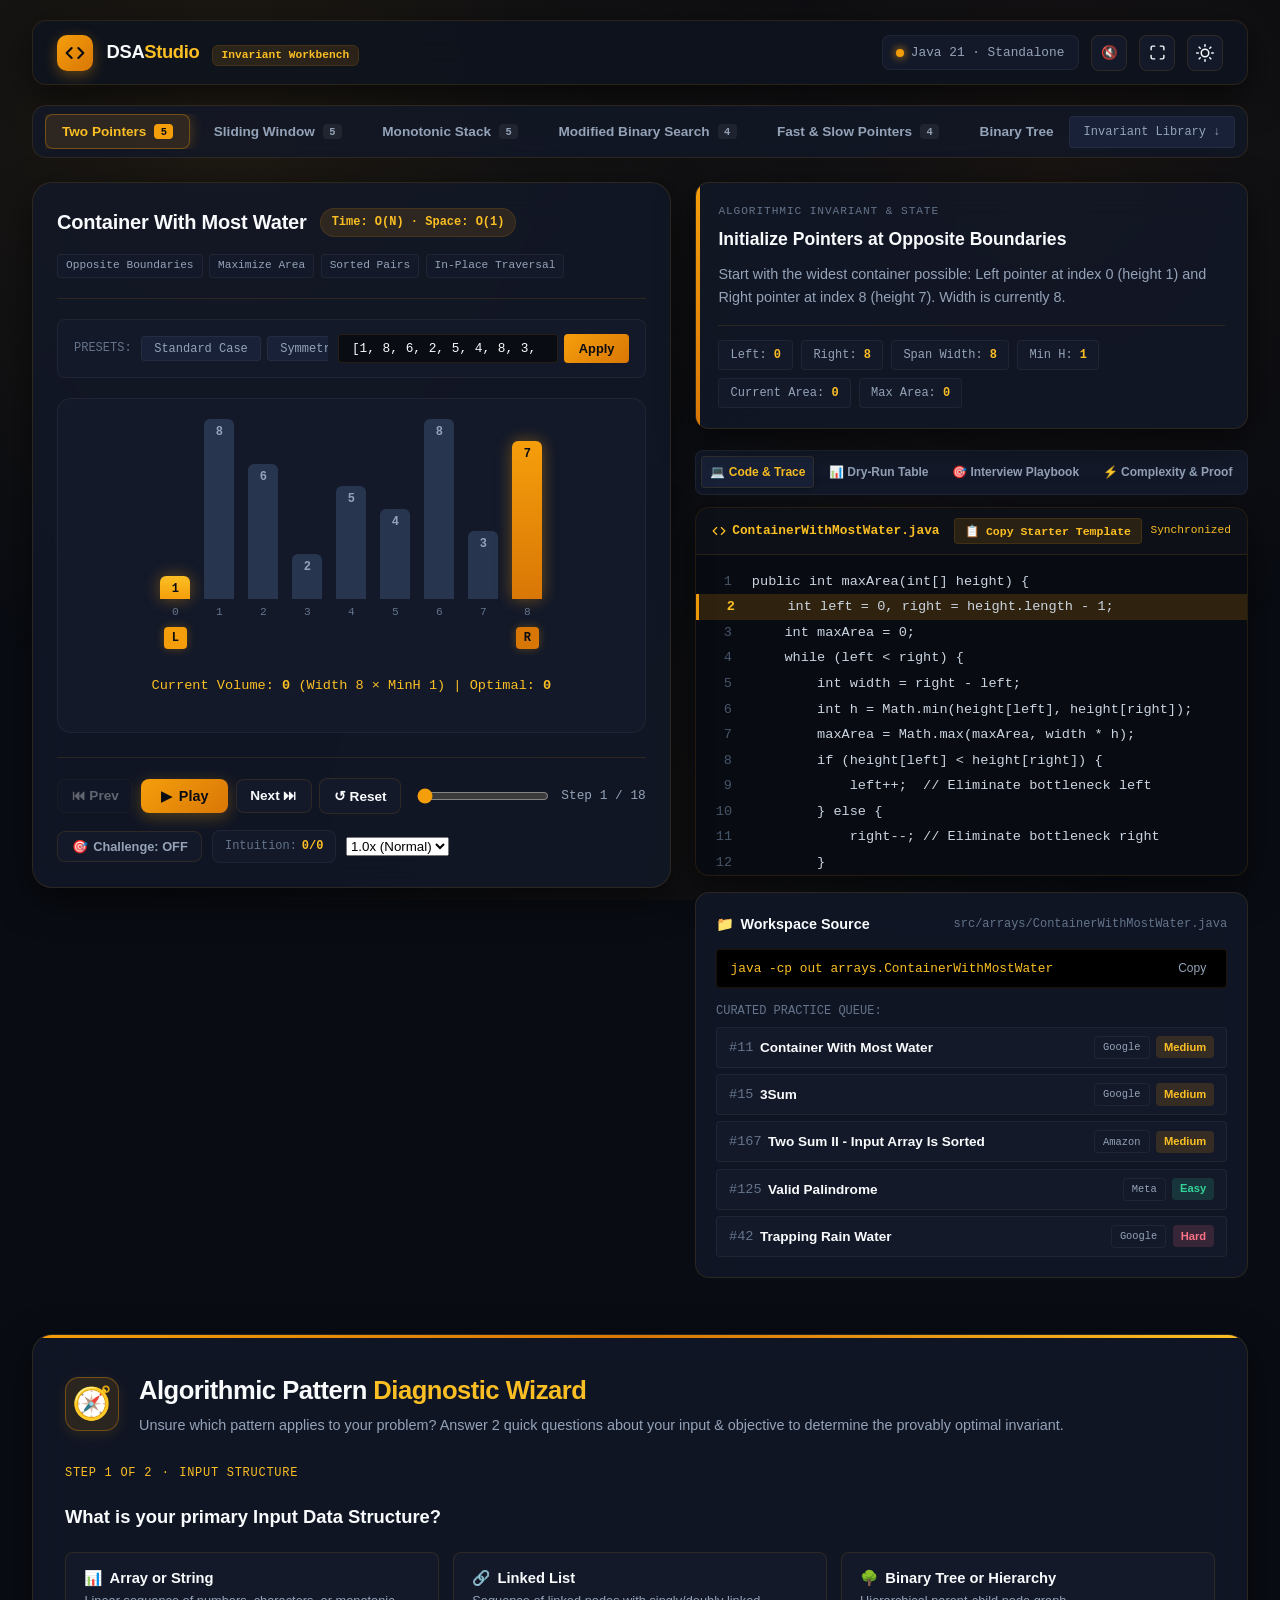
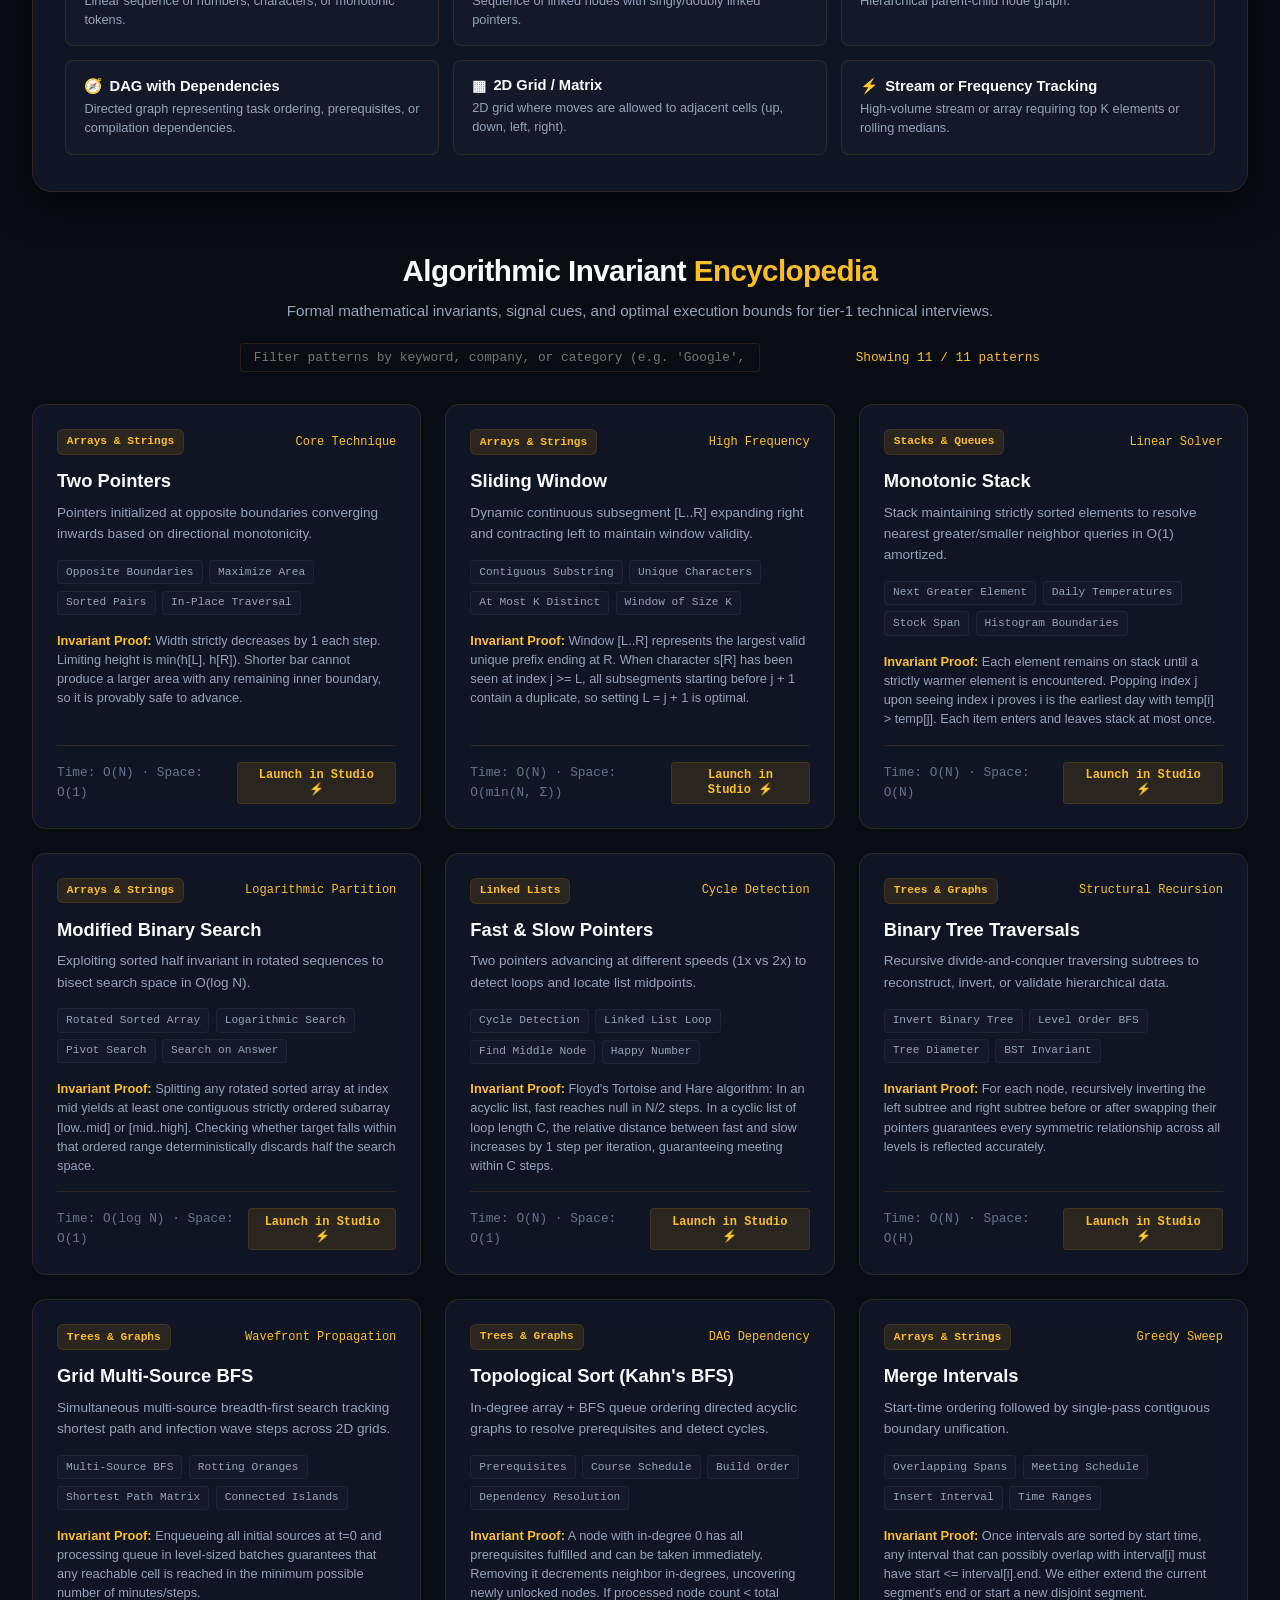
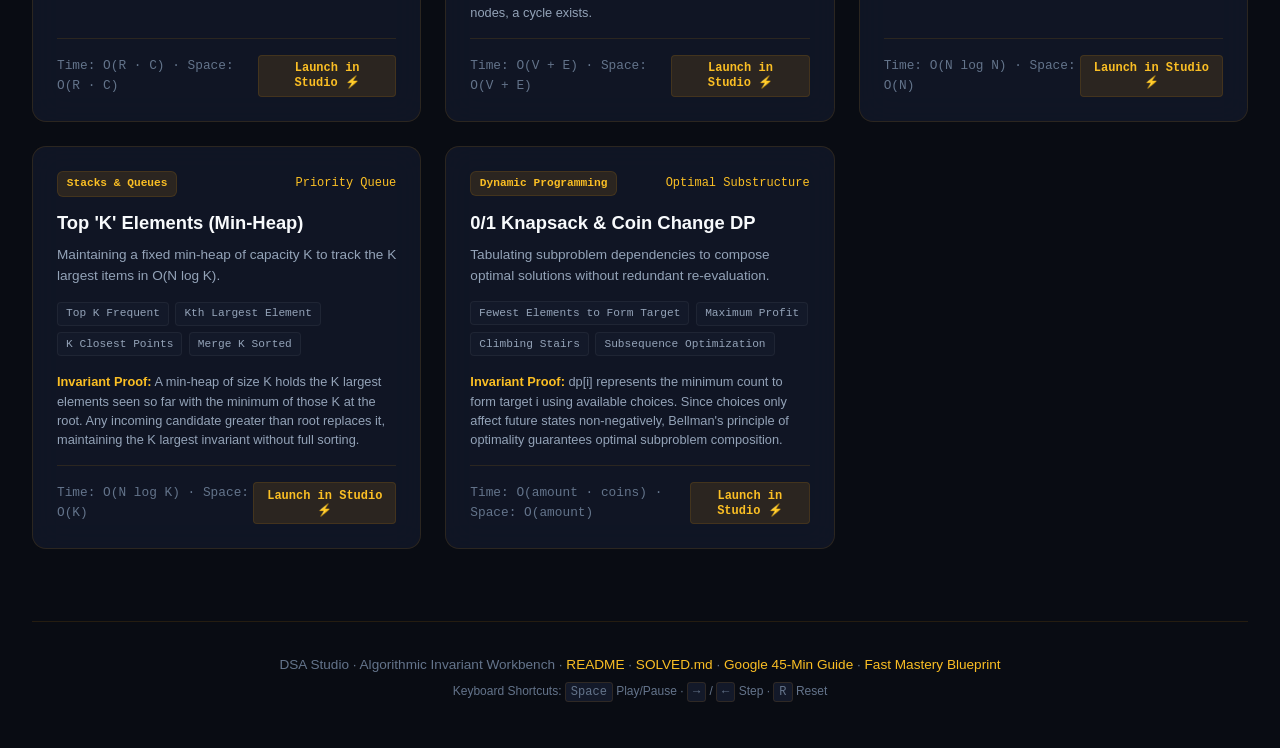
==== commit 6dcf12e6: "Configure GitHub Pages deployment with GitHub Actions and root redirect" ====
--- a/visualizer/index.html
+++ b/visualizer/index.html
@@ -376,11 +376,11 @@
     <!-- Studio Footer -->
     <footer class="studio-footer">
         <p>
-            DSA Studio · Local Offline Algorithmic Workbench ·
-            <a href="../README.md">README</a> ·
-            <a href="../SOLVED.md">SOLVED.md</a> ·
-            <a href="../notes/Google_Interview_Guide.md">Google 45-Min Guide</a> ·
-            <a href="../notes/Fast_Learning_and_Deep_Mastery_Guide.md">Fast Mastery Blueprint</a>
+            DSA Studio · Algorithmic Invariant Workbench ·
+            <a href="https://github.com/RanveerSingh1997/Data-Structure-and-Algorithms/blob/main/README.md" rel="noopener noreferrer" target="_blank">README</a> ·
+            <a href="https://github.com/RanveerSingh1997/Data-Structure-and-Algorithms/blob/main/SOLVED.md" rel="noopener noreferrer" target="_blank">SOLVED.md</a> ·
+            <a href="https://github.com/RanveerSingh1997/Data-Structure-and-Algorithms/blob/main/notes/Google_Interview_Guide.md" rel="noopener noreferrer" target="_blank">Google 45-Min Guide</a> ·
+            <a href="https://github.com/RanveerSingh1997/Data-Structure-and-Algorithms/blob/main/notes/Fast_Learning_and_Deep_Mastery_Guide.md" rel="noopener noreferrer" target="_blank">Fast Mastery Blueprint</a>
         </p>
         <p style="margin-top: 0.4rem; font-size: 0.75rem; color: var(--text-dim);">
             Keyboard Shortcuts: <kbd style="background:var(--bg-surface); padding:2px 5px; border-radius:3px; border:1px solid var(--border);">Space</kbd> Play/Pause ·
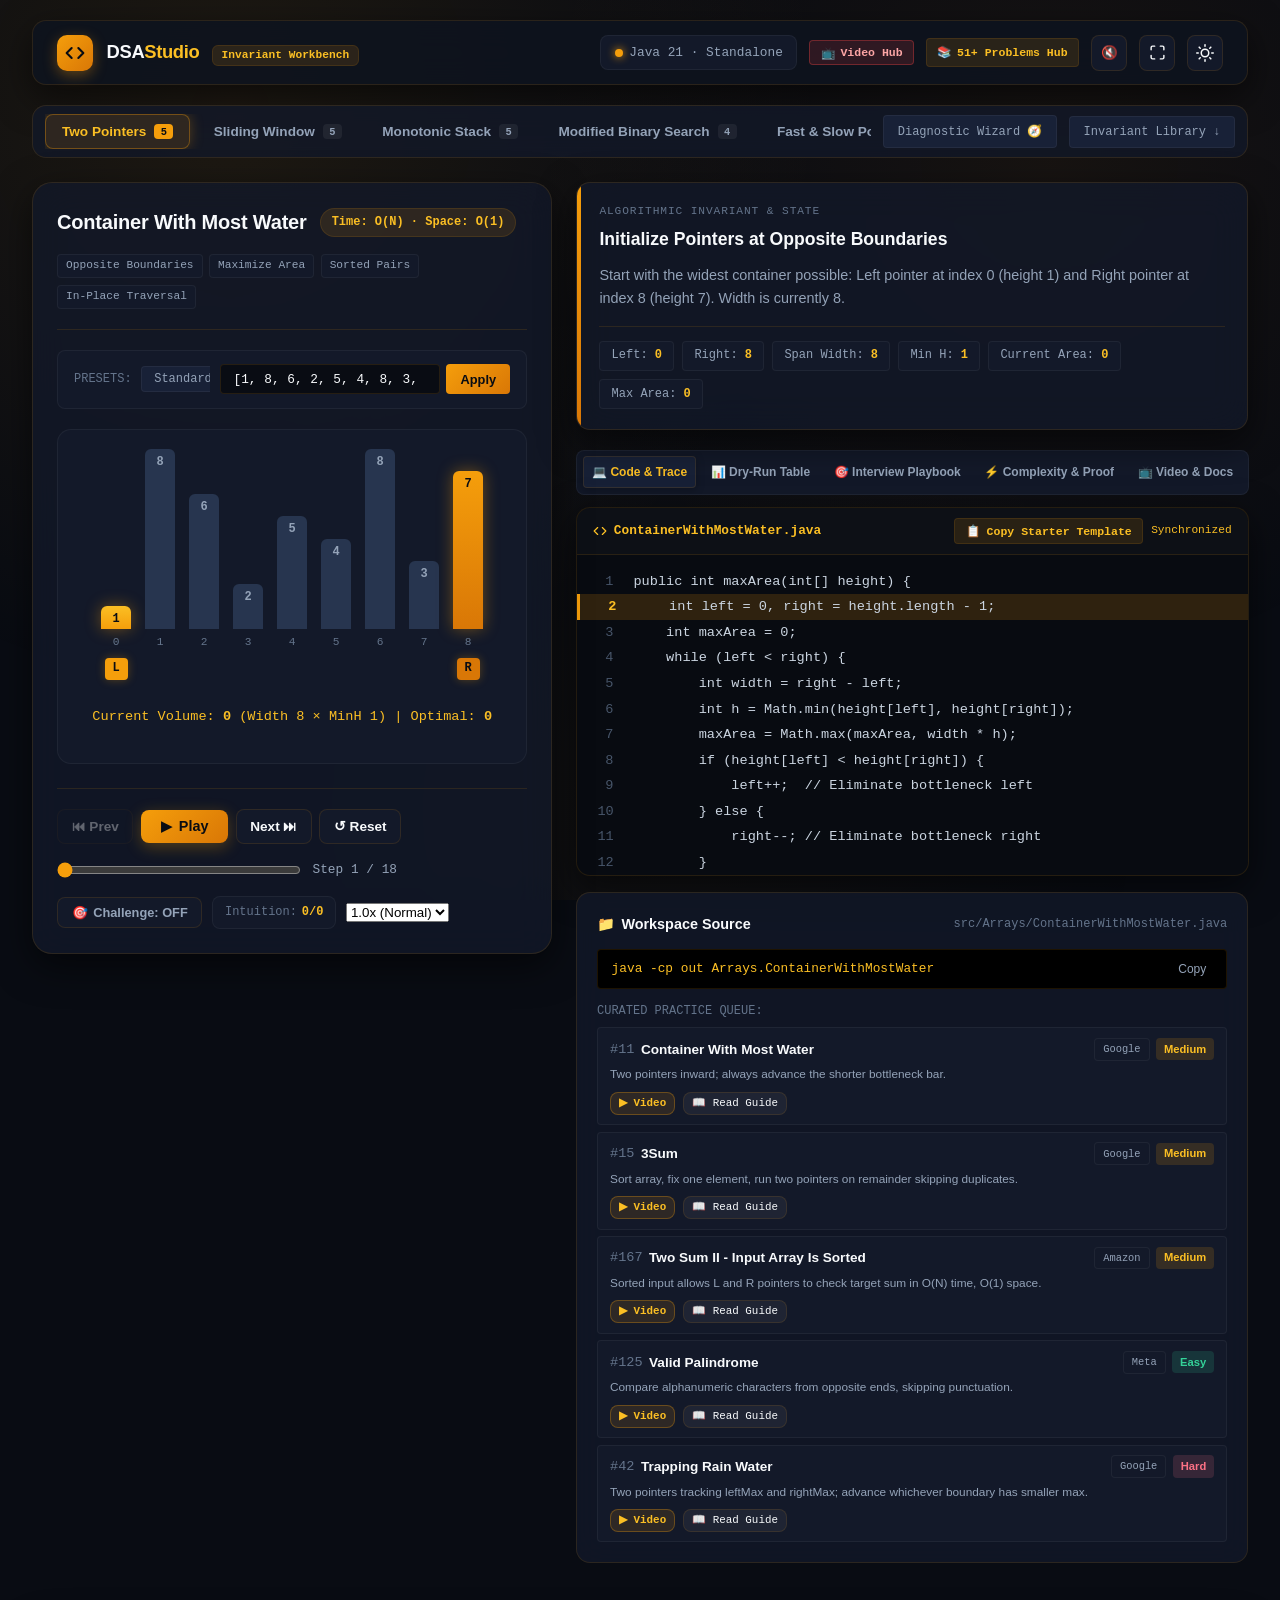
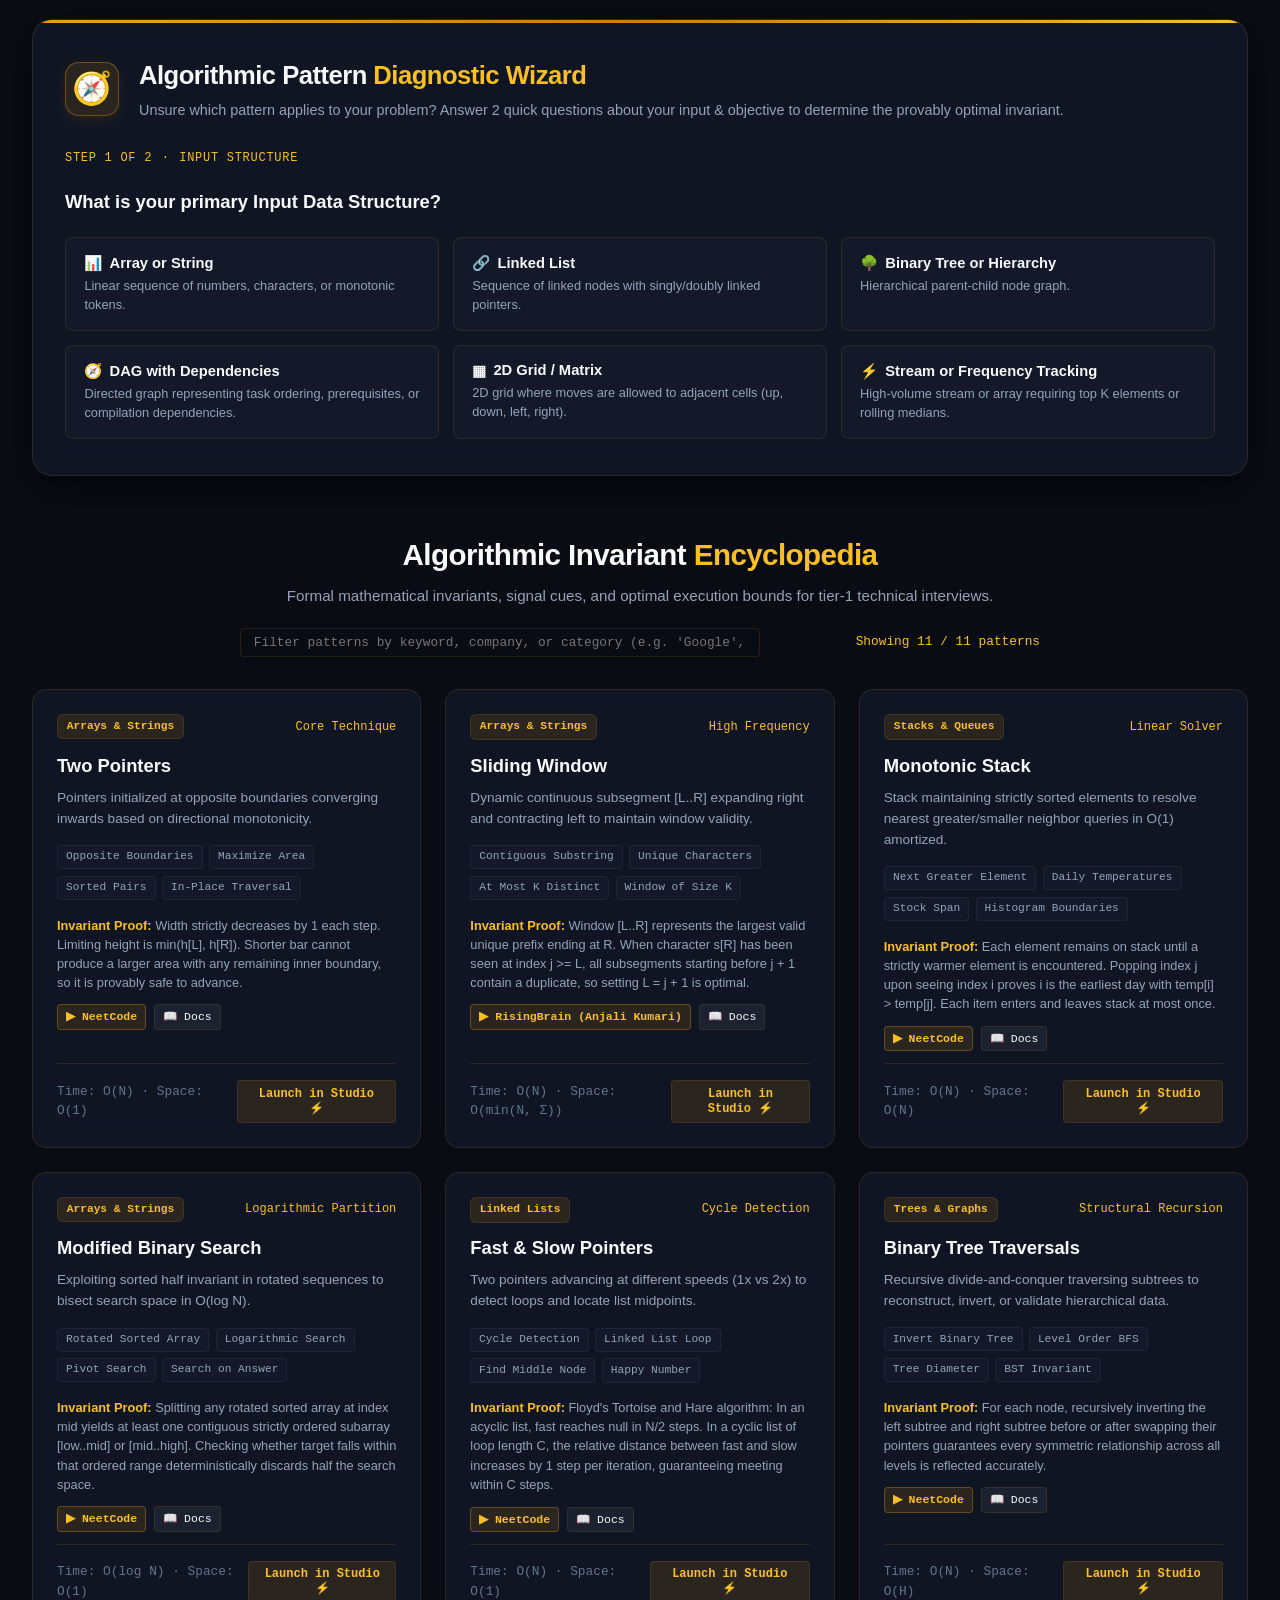
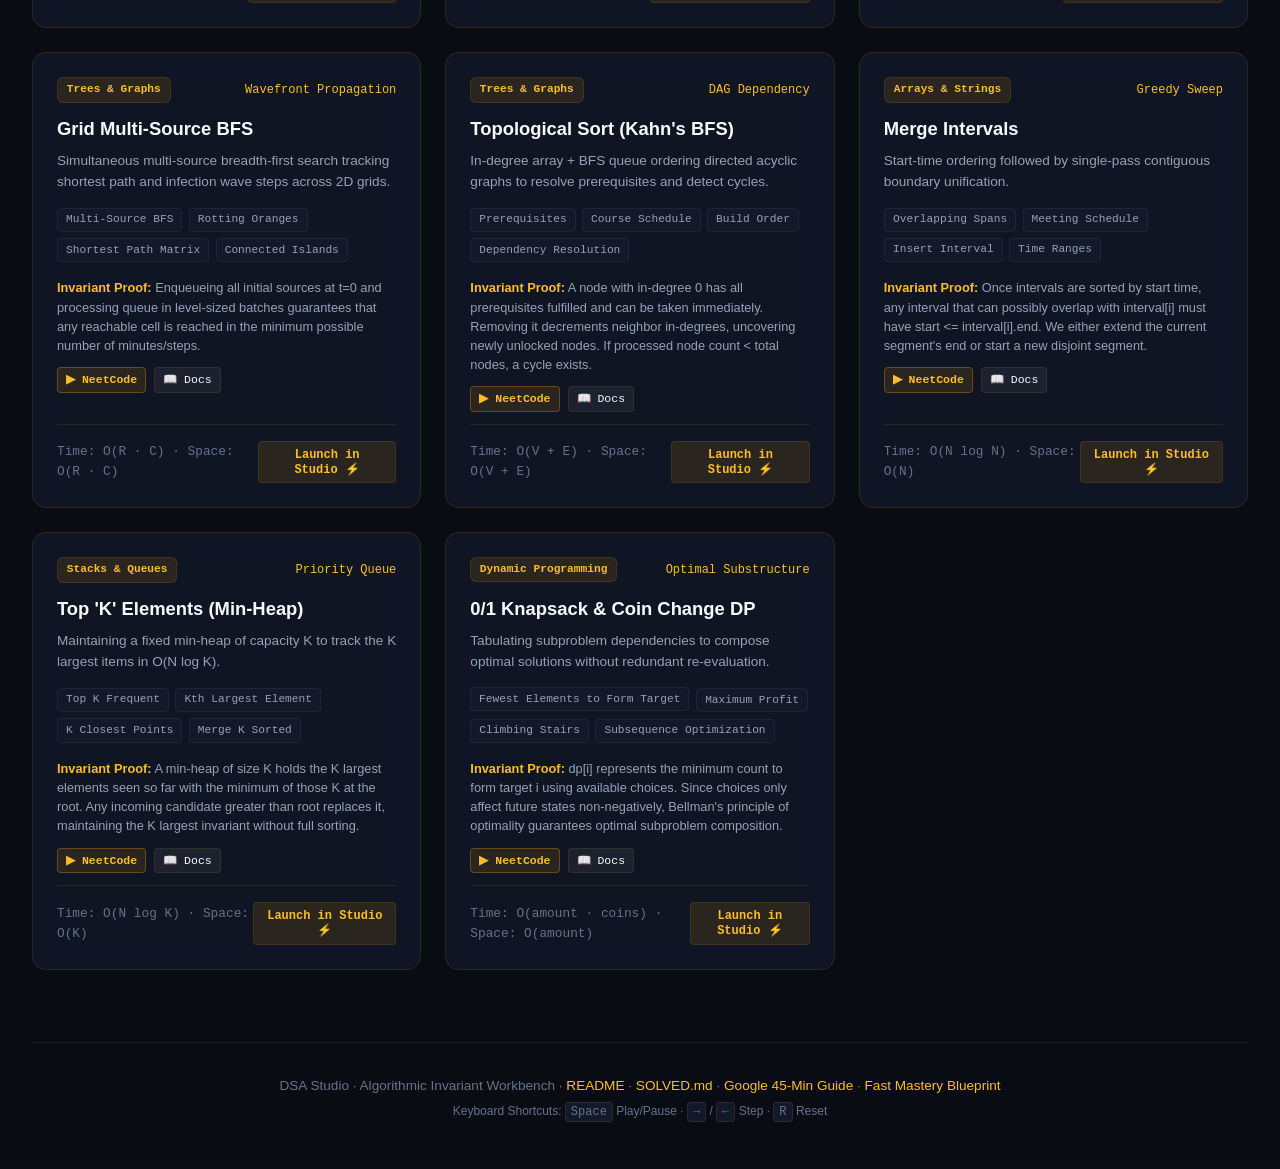
==== commit 31f1712b: "updated resourceses files" ====
--- a/visualizer/index.html
+++ b/visualizer/index.html
@@ -36,6 +36,14 @@
                 <span class="live-indicator"></span>
                 <span>Java 21 · Standalone</span>
             </div>
+            <button class="action-chip-btn" id="headerVideoBtn" onclick="window.studioApp.switchTab('video')" title="Open Video Lessons & Documentation Hub" style="display:inline-flex; align-items:center; gap:0.35rem; background:rgba(239,68,68,0.15); color:#fca5a5; border:1px solid rgba(239,68,68,0.35); font-weight:700; cursor:pointer;">
+                <span>📺</span>
+                <span>Video Hub</span>
+            </button>
+            <a href="https://github.com/RanveerSingh1997/Data-Structure-and-Algorithms/blob/main/SOLVED.md" target="_blank" rel="noopener noreferrer" class="action-chip-btn" title="View 51+ Problem Resource Hub in SOLVED.md" style="display:inline-flex; align-items:center; gap:0.35rem; text-decoration:none; cursor:pointer;">
+                <span>📚</span>
+                <span>51+ Problems Hub</span>
+            </a>
             <button aria-label="Toggle Sound Effects" class="theme-toggle-btn" id="soundToggleBtn" title="Toggle Synthesizer Sound FX (Muted)">
                 <span id="soundIcon">🔇</span>
             </button>
@@ -67,6 +75,11 @@
             <!-- Rendered dynamically by app.js -->
         </ul>
         <button class="preset-chip-btn"
+                onclick="document.getElementById('diagnosticWizardSection').scrollIntoView({behavior: 'smooth'})"
+                style="padding: 0.5rem 0.85rem;">
+            Diagnostic Wizard 🧭
+        </button>
+        <button class="preset-chip-btn"
                 onclick="document.getElementById('referenceSection').scrollIntoView({behavior: 'smooth'})"
                 style="padding: 0.5rem 0.85rem;">
             Invariant Library ↓
@@ -196,6 +209,9 @@
                     </button>
                     <button class="inspector-tab-btn" data-tab="complexity" id="tabBtnComplexity" role="tab">
                         ⚡ Complexity & Proof
+                    </button>
+                    <button class="inspector-tab-btn" data-tab="video" id="tabBtnVideo" role="tab">
+                        📺 Video & Docs
                     </button>
                 </div>
 
@@ -326,6 +342,14 @@
                                 <p class="complexity-card-desc" id="deepDiveSpaceDesc">Explanation</p>
                             </div>
                         </div>
+                    </div>
+                </div>
+
+                <!-- Tab 5: Video Masterclasses & Documentation Hub -->
+                <div class="inspector-tab-content" id="tabPaneVideo">
+                    <div class="video-panel-box" id="videoPanelBox">
+                        <!-- Rendered dynamically by app.js:
+                             Featured Video Masterclass, Instant Summary, Docs Links, Problem Directory -->
                     </div>
                 </div>
 
@@ -391,6 +415,36 @@
 
 </div>
 
+<!-- Native Accessible Video & Intuition Modal (Light Dismissable) -->
+<dialog id="videoModal" class="video-modal-dialog" closedby="any" aria-labelledby="videoModalTitle">
+    <div class="video-modal-card">
+        <div class="video-modal-header">
+            <div class="video-modal-meta">
+                <span class="status-tag" id="videoModalChannel">Featured Channel</span>
+                <h3 id="videoModalTitle" class="video-modal-title">Algorithmic Masterclass</h3>
+            </div>
+            <button type="button" class="video-modal-close-btn" id="closeVideoModalBtn" aria-label="Close dialog">✕</button>
+        </div>
+        <div class="video-iframe-wrapper" id="videoIframeWrapper">
+            <!-- Dynamic responsive iframe container -->
+        </div>
+        <div class="video-modal-body">
+            <div class="video-summary-callout">
+                <div class="video-summary-badge">
+                    <span>💡</span> Instant Core Invariant & Summary (No Navigation Needed)
+                </div>
+                <p id="videoModalSummary" class="video-summary-text"></p>
+            </div>
+            <div class="video-modal-footer-row">
+                <a id="videoModalExternalLink" href="#" target="_blank" rel="noopener noreferrer" class="action-chip-btn" style="background:linear-gradient(135deg,#ef4444,#dc2626); color:#fff; border:none; padding:0.5rem 1rem;">
+                    ▶ Open on YouTube ↗
+                </a>
+                <button type="button" class="control-step-btn" id="closeVideoModalSecondaryBtn">Close Preview</button>
+            </div>
+        </div>
+    </div>
+</dialog>
+
 <!-- Toast notification container -->
 <div id="toastContainer" class="toast-container"></div>
 
--- a/visualizer/styles.css
+++ b/visualizer/styles.css
@@ -2449,3 +2449,328 @@
   color: var(--accent-light);
   text-decoration: none;
 }
+
+/* ============================================================================
+   Video Masterclasses & Documentation Hub Styles
+   ============================================================================ */
+.video-panel-box {
+  display: flex;
+  flex-direction: column;
+  gap: 1.25rem;
+}
+
+.video-featured-card {
+  background: linear-gradient(145deg, rgba(245, 158, 11, 0.08), rgba(15, 23, 42, 0.6));
+  border: 1px solid rgba(245, 158, 11, 0.35);
+  border-radius: 12px;
+  padding: 1.25rem;
+  box-shadow: 0 8px 24px rgba(0, 0, 0, 0.35);
+  position: relative;
+  overflow: hidden;
+}
+
+.video-card-header {
+  display: flex;
+  align-items: center;
+  justify-content: space-between;
+  margin-bottom: 0.65rem;
+  flex-wrap: wrap;
+  gap: 0.5rem;
+}
+
+.video-channel-pill {
+  display: inline-flex;
+  align-items: center;
+  gap: 0.35rem;
+  background: rgba(245, 158, 11, 0.15);
+  color: var(--accent-light);
+  border: 1px solid rgba(245, 158, 11, 0.3);
+  font-family: var(--font-mono);
+  font-size: 0.72rem;
+  font-weight: 700;
+  padding: 0.2rem 0.55rem;
+  border-radius: 6px;
+  text-transform: uppercase;
+  letter-spacing: 0.04em;
+}
+
+.video-channel-pill.risingbrain {
+  background: linear-gradient(135deg, rgba(239, 68, 68, 0.2), rgba(245, 158, 11, 0.2));
+  color: #fca5a5;
+  border-color: rgba(239, 68, 68, 0.4);
+}
+
+.video-title-text {
+  font-size: 1.05rem;
+  font-weight: 700;
+  color: var(--text-main);
+  margin-bottom: 0.5rem;
+  line-height: 1.4;
+}
+
+.video-desc-text {
+  font-size: 0.82rem;
+  color: var(--text-muted);
+  line-height: 1.5;
+  margin-bottom: 1rem;
+}
+
+.video-cta-group {
+  display: flex;
+  align-items: center;
+  gap: 0.65rem;
+  flex-wrap: wrap;
+}
+
+.video-watch-btn {
+  background: linear-gradient(135deg, var(--accent), #d97706);
+  color: #090c13;
+  font-family: var(--font-mono);
+  font-size: 0.8rem;
+  font-weight: 800;
+  border: none;
+  padding: 0.5rem 1rem;
+  border-radius: 6px;
+  cursor: pointer;
+  display: inline-flex;
+  align-items: center;
+  gap: 0.4rem;
+  transition: all 0.2s;
+  box-shadow: 0 4px 14px rgba(245, 158, 11, 0.35);
+}
+
+.video-watch-btn:hover {
+  transform: translateY(-1px);
+  filter: brightness(1.1);
+}
+
+.video-external-btn {
+  background: rgba(255, 255, 255, 0.05);
+  border: 1px solid var(--border);
+  color: var(--text-main);
+  font-family: var(--font-mono);
+  font-size: 0.75rem;
+  font-weight: 600;
+  padding: 0.45rem 0.85rem;
+  border-radius: 6px;
+  text-decoration: none;
+  display: inline-flex;
+  align-items: center;
+  gap: 0.35rem;
+  transition: all 0.2s;
+}
+
+.video-external-btn:hover {
+  background: rgba(255, 255, 255, 0.1);
+  color: var(--accent-light);
+  border-color: var(--accent);
+}
+
+/* Instant Summary Callout */
+.quick-summary-card {
+  background: var(--bg-surface);
+  border: 1px solid var(--border);
+  border-left: 3px solid var(--accent);
+  border-radius: 8px;
+  padding: 1rem;
+}
+
+.quick-summary-title {
+  display: flex;
+  align-items: center;
+  gap: 0.4rem;
+  font-family: var(--font-mono);
+  font-size: 0.78rem;
+  font-weight: 700;
+  color: var(--accent-light);
+  text-transform: uppercase;
+  letter-spacing: 0.05em;
+  margin-bottom: 0.4rem;
+}
+
+.quick-summary-body {
+  font-size: 0.84rem;
+  color: var(--text-main);
+  line-height: 1.55;
+  margin: 0;
+}
+
+/* Documentation Links Grid */
+.docs-section-card {
+  background: var(--bg-surface);
+  border: 1px solid var(--border);
+  border-radius: 10px;
+  padding: 1rem;
+}
+
+.docs-section-heading {
+  font-family: var(--font-mono);
+  font-size: 0.78rem;
+  font-weight: 700;
+  color: var(--text-dim);
+  text-transform: uppercase;
+  letter-spacing: 0.05em;
+  margin-bottom: 0.75rem;
+  display: flex;
+  align-items: center;
+  gap: 0.4rem;
+}
+
+.doc-links-grid {
+  display: grid;
+  grid-template-columns: repeat(auto-fit, minmax(220px, 1fr));
+  gap: 0.6rem;
+}
+
+.doc-link-item {
+  display: flex;
+  align-items: center;
+  justify-content: space-between;
+  padding: 0.6rem 0.8rem;
+  background: rgba(0, 0, 0, 0.25);
+  border: 1px solid var(--border-subtle);
+  border-radius: 6px;
+  color: var(--text-main);
+  text-decoration: none;
+  font-size: 0.8rem;
+  transition: all 0.2s;
+}
+
+.doc-link-item:hover {
+  border-color: var(--accent);
+  background: rgba(245, 158, 11, 0.08);
+  color: var(--accent-light);
+}
+
+.doc-source-tag {
+  font-family: var(--font-mono);
+  font-size: 0.65rem;
+  background: rgba(255, 255, 255, 0.08);
+  padding: 1px 6px;
+  border-radius: 4px;
+  color: var(--text-dim);
+}
+
+/* Native Modal Dialog (Video Player) */
+dialog.video-modal-dialog {
+  border: 1px solid rgba(245, 158, 11, 0.4);
+  border-radius: 14px;
+  background: #0d121f;
+  color: var(--text-main);
+  padding: 0;
+  max-width: 820px;
+  width: 92vw;
+  box-shadow: 0 20px 60px rgba(0, 0, 0, 0.85);
+  outline: none;
+}
+
+dialog.video-modal-dialog::backdrop {
+  background-color: rgba(4, 7, 13, 0.8);
+  backdrop-filter: blur(6px);
+}
+
+.video-modal-card {
+  display: flex;
+  flex-direction: column;
+}
+
+.video-modal-header {
+  display: flex;
+  align-items: flex-start;
+  justify-content: space-between;
+  padding: 1rem 1.25rem;
+  border-bottom: 1px solid var(--border);
+  background: rgba(15, 23, 42, 0.8);
+}
+
+.video-modal-meta {
+  display: flex;
+  flex-direction: column;
+  gap: 0.35rem;
+}
+
+.video-modal-title {
+  margin: 0;
+  font-size: 1.05rem;
+  color: var(--accent-light);
+  line-height: 1.35;
+}
+
+.video-modal-close-btn {
+  background: transparent;
+  border: 1px solid var(--border);
+  color: var(--text-muted);
+  width: 32px;
+  height: 32px;
+  border-radius: 6px;
+  display: flex;
+  align-items: center;
+  justify-content: center;
+  cursor: pointer;
+  font-size: 1rem;
+  transition: all 0.2s;
+}
+
+.video-modal-close-btn:hover {
+  background: rgba(239, 68, 68, 0.15);
+  color: #ef4444;
+  border-color: #ef4444;
+}
+
+.video-iframe-wrapper {
+  position: relative;
+  width: 100%;
+  padding-top: 56.25%; /* 16:9 Aspect Ratio */
+  background: #000;
+}
+
+.video-iframe-wrapper iframe {
+  position: absolute;
+  top: 0;
+  left: 0;
+  width: 100%;
+  height: 100%;
+  border: none;
+}
+
+.video-modal-body {
+  padding: 1.25rem;
+  display: flex;
+  flex-direction: column;
+  gap: 1rem;
+  background: #0d121f;
+}
+
+.video-summary-callout {
+  background: rgba(245, 158, 11, 0.08);
+  border: 1px solid rgba(245, 158, 11, 0.25);
+  border-radius: 8px;
+  padding: 0.85rem 1rem;
+}
+
+.video-summary-badge {
+  font-family: var(--font-mono);
+  font-size: 0.72rem;
+  font-weight: 700;
+  color: var(--accent);
+  text-transform: uppercase;
+  margin-bottom: 0.35rem;
+  display: flex;
+  align-items: center;
+  gap: 0.35rem;
+}
+
+.video-summary-text {
+  font-size: 0.85rem;
+  color: var(--text-main);
+  line-height: 1.5;
+  margin: 0;
+}
+
+.video-modal-footer-row {
+  display: flex;
+  align-items: center;
+  justify-content: space-between;
+  border-top: 1px solid var(--border-subtle);
+  padding-top: 0.75rem;
+}
